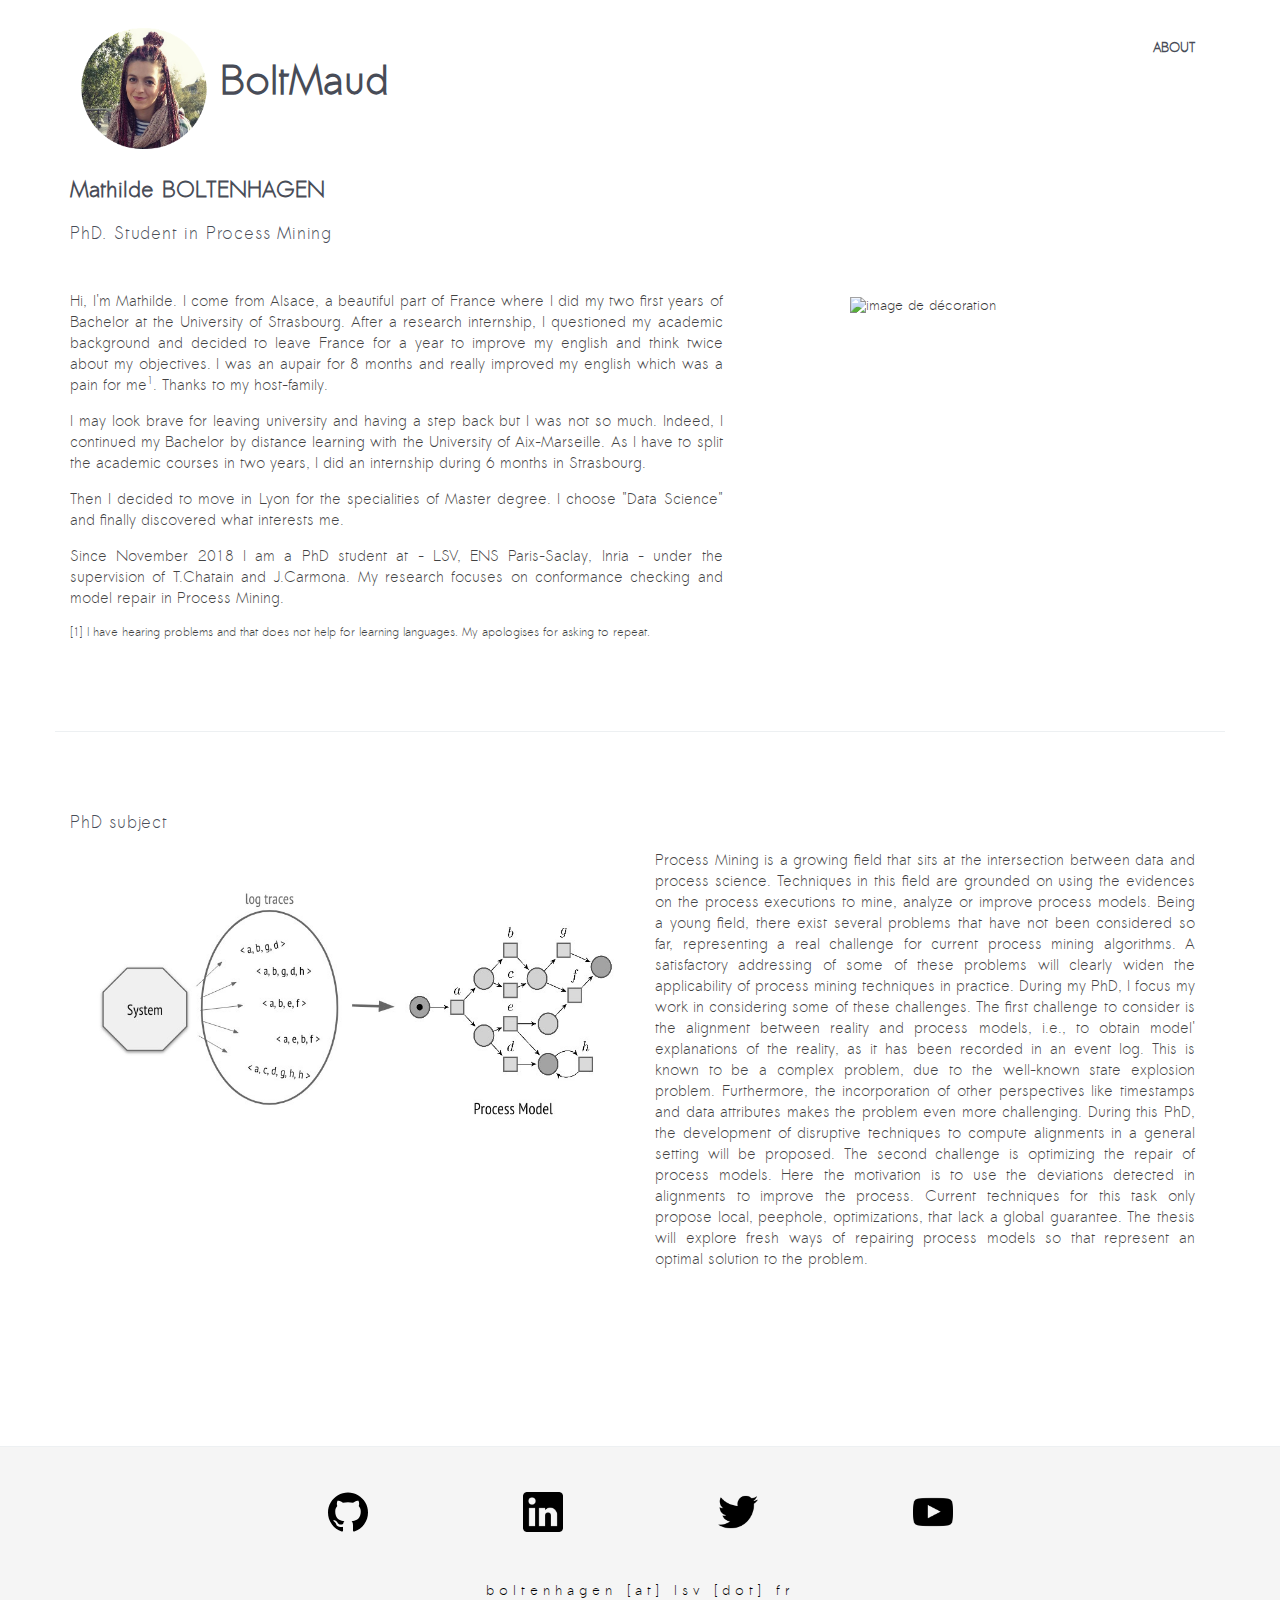
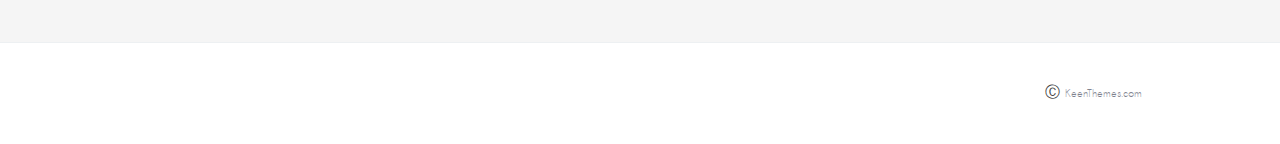
==== index.html @ 59e4531f "projects todo" ====
<!DOCTYPE html>
<!-- ==============================
    Project:        Metronic "Acidus" Frontend Freebie - Responsive HTML Template Based On Twitter Bootstrap 3.3.4
    Version:        1.0
    Author:         KeenThemes
    Primary use:    Corporate, Business Themes.
    Email:          support@keenthemes.com
    Follow:         http://www.twitter.com/keenthemes
    Like:           http://www.facebook.com/keenthemes
    Website:        http://www.keenthemes.com
    Premium:        Premium Metronic Admin Theme: http://themeforest.net/item/metronic-responsive-admin-dashboard-template/4021469?ref=keenthemes
================================== -->
<html lang="en" class="no-js">
    <!-- BEGIN HEAD -->
    <head>
        <meta charset="utf-8"/>
        <title>BoltMaud</title>
        <meta http-equiv="X-UA-Compatible" content="IE=edge">
        <meta content="width=device-width, initial-scale=1" name="viewport"/>
        <meta content="" name="description"/>
        <meta content="" name="author"/>

        <!-- GLOBAL MANDATORY STYLES -->
        <link href="vendor/simple-line-icons/simple-line-icons.min.css" rel="stylesheet" type="text/css"/>
        <link href="vendor/bootstrap/css/bootstrap.min.css" rel="stylesheet" type="text/css"/>

        <!-- PAGE LEVEL PLUGIN STYLES -->
        <link href="css/animate.css" rel="stylesheet">
        <link href="vendor/swiper/css/swiper.min.css" rel="stylesheet" type="text/css"/>

        <!-- THEME STYLES -->
        <link href="css/layout.min.css" rel="stylesheet" type="text/css"/>

        <!-- Favicon -->
    </head>
    <!-- END HEAD -->

    <!-- BODY -->
    <body>

    <!--========== HEADER ==========-->
    <header class="header">
        <!-- Navbar -->
        <nav class="navbar" role="navigation">
            <div class="container">
                <!-- Brand and toggle get grouped for better mobile display -->
                <div class="menu-container">
                    <button type="button" class="navbar-toggle" data-toggle="collapse" data-target=".nav-collapse">
                        <span class="sr-only">Toggle navigation</span>
                        <span class="toggle-icon"></span>
                    </button>

                    <!-- Logo -->
                    <div class="navbar-logo">
                        <a class="navbar-logo-wrap" href="index.html">
                            <img class="navbar-logo-img" src="img/profil.png" alt="BoltMaud Logo">

                        </a>
                    </div>
                    <div class="navbar-logo">
                        <h1 class =" navbar-logo-pseudo">BoltMaud</h1>
                    </div>
                    <!-- End Logo -->
                </div>

                <!-- Collect the nav links, forms, and other content for toggling -->
                <div class="collapse navbar-collapse nav-collapse">
                    <div class="menu-container">
                        <ul class="navbar-nav navbar-nav-right">
                            <!-- Home -->
                            <li class="nav-item">
                                <a class="nav-item-child active" href="index.html">
                                    About
                                </a>
                            </li>
                          <!--  <li class="nav-item">
                                <a class="nav-item-child active" href="projects.html">
                                    Projects
                                </a>
                            </li>
                            <li class="nav-item">
                                <a class="nav-item-child active" href="projects.html">
                                    Teaching
                                </a>
                            </li>-->

                        </ul>
                    </div>
                </div>
                <!-- End Navbar Collapse -->
            </div>
        </nav>
        <!-- Navbar -->
    </header>    <!--========== END HEADER ==========-->

        <!--========== PAGE LAYOUT ==========-->
        <!-- Work -->
         <!-- About -->
        <div class="content-md container">
            <div class="row margin-b-20">
                <div class="col-sm-6">
                    <h4> Mathilde BOLTENHAGEN</h4>
                    <h5>PhD. Student in Process Mining <br></h5>
                </div>
            </div>
            <!--// end row -->

            <div class="row section-seperator  " style="padding-top:10px;padding-bottom:60px;">
                <div class="col-sm-7 sm-margin-b-50">
                    <div class="margin-b-30">
                        <p>Hi, I'm Mathilde. I come from Alsace, a beautiful part of France where I did my two first years of Bachelor at the University of Strasbourg.
                        After a research internship, I questioned my academic background and decided to leave France for a year to improve my english and think twice
                        about my objectives. I was an aupair for 8 months and really improved my english which was a pain for me<sup>1</sup>. Thanks to my host-family. </p>
                        <p>I may look brave for leaving university and having a step back but I was not so much. Indeed, I continued my Bachelor by distance learning with
                        the University of Aix-Marseille. As I have to split the academic courses in two years, I did an internship during 6 months in Strasbourg.</p>
                        <p>Then I decided to move in Lyon for the specialities of Master degree. I choose "Data Science" and finally discovered what interests me. </p>
                        <p>Since November 2018 I am a PhD student at - LSV, ENS Paris-Saclay, Inria - under the supervision of T.Chatain and J.Carmona. My research focuses on conformance checking and model repair in Process Mining. </p>

                        <p style="font-size:12px;">[1] I have hearing problems and that does not help for learning languages. My apologises for asking to repeat. </p>
                    </div>
            </div>
                <div class="col-sm-4 col-sm-offset-1">
                    <img class="img-responsive" src="img/image1.png" alt="image de décoration">
                </div>
            </div>
            <!--// end row -->

            <div class="row content-md container">
                <div class="center" >
                    <h5>PhD subject</h5>
                    <div class="col-sm-6" style="padding-top:35px;padding-bottom:35px;" >
                        <img class="img-responsive center" src="img/process_mining.jpeg" alt="image">
                    </div>
                    <div class="col-sm-6">
                    <p>Process Mining is a growing field that sits at the intersection between
                        data and process science. Techniques in this field are grounded on using the
                        evidences on the process executions to mine, analyze or improve process models.
                        Being a young field, there exist several problems that have not been considered so far,
                        representing a real challenge for current process mining algorithms. A satisfactory addressing of some
                        of these problems will clearly widen the applicability of process mining techniques in practice. During my PhD,
                        I focus my work in considering some of these challenges. The first challenge to consider is the alignment between
                        reality and process models, i.e., to obtain model' explanations of the reality, as it has been recorded in an event log.
                        This is known to be a complex problem, due to the well-known state explosion problem. Furthermore, the incorporation of
                        other perspectives like timestamps and data attributes makes the problem even more challenging. During this PhD, the development
                        of disruptive techniques to compute alignments in a general setting will be proposed. The second challenge is optimizing the repair
                        of process models. Here the motivation is to use the deviations detected in alignments to improve the process. Current techniques
                        for this task only propose local, peephole, optimizations, that lack a global guarantee.
                        The thesis will explore fresh ways of repairing process models so that represent an optimal solution to the problem.</p> </div>
                </div>
            </div>
            </div>

        <!--========== FOOTER ==========-->
        <footer class="footer bg-f5" >
            <!-- Links -->
            <div class="section-seperator">
            </div>
            <!-- End Links -->
            <div class="content container">
                <div class="row">
                    <div class="col-xs-2 text-center">
                    </div>
                     <div class="col-xs-2 text-center">
                         <img class="icone-link" src="img/github.svg">
                    </div>
                     <div class="col-xs-2 text-center">
                         <img class="icone-link" src="img/linkedin.png">
                    </div>
                     <div class="col-xs-2 text-center">
                         <img class="icone-link" src="img/twitter.png">
                    </div>
                     <div class="col-xs-2 text-center">
                        <img class="icone-link" src="img/youtube.png">
                    </div>
                     <div class="col-xs-2 text-center">
                    </div>
                </div>
                <div class="row foot-center">
                    boltenhagen [at] lsv [dot] fr
                </div>

                <!--// end row -->
            </div>
        </footer>
            <footer class="footer">
            <!-- Copyright -->
             <div class="section-seperator">
            </div>
            <div class="content container">
                <div class="row">
                    <div class="col-xs-10 text-right">
                    </div>
                    <div class="col-xs-2 text-right">
                        <p class="margin-b-0" style="font-size:8-10px;" >Ⓒ <a style="font-size:10px;" class="center" href="http://www.keenthemes.com/">KeenThemes.com</a></p>
                    </div>
                </div>
                <!--// end row -->
            </div>
            <!-- End Copyright -->
        </footer>
        <!--========== END FOOTER ==========-->

        <!-- Back To Top -->
        <a href="javascript:void(0);" class="js-back-to-top back-to-top">Top</a>

        <!-- JAVASCRIPTS(Load javascripts at bottom, this will reduce page load time) -->
        <!-- CORE PLUGINS -->
        <script src="vendor/jquery.min.js" type="text/javascript"></script>
        <script src="vendor/jquery-migrate.min.js" type="text/javascript"></script>
        <script src="vendor/bootstrap/js/bootstrap.min.js" type="text/javascript"></script>

        <!-- PAGE LEVEL PLUGINS -->
        <script src="vendor/jquery.easing.js" type="text/javascript"></script>
        <script src="vendor/jquery.back-to-top.js" type="text/javascript"></script>
        <script src="vendor/jquery.smooth-scroll.js" type="text/javascript"></script>
        <script src="vendor/jquery.wow.min.js" type="text/javascript"></script>
        <script src="vendor/swiper/js/swiper.jquery.min.js" type="text/javascript"></script>
        <script src="vendor/masonry/jquery.masonry.pkgd.min.js" type="text/javascript"></script>
        <script src="vendor/masonry/imagesloaded.pkgd.min.js" type="text/javascript"></script>

        <!-- PAGE LEVEL SCRIPTS -->
        <script src="js/layout.min.js" type="text/javascript"></script>
        <script src="js/components/wow.min.js" type="text/javascript"></script>
        <script src="js/components/swiper.min.js" type="text/javascript"></script>
        <script src="js/components/masonry.min.js" type="text/javascript"></script>
    </body>
    <!-- END BODY -->

</html>
---- css/layout.min.css ----
@charset "UTF-8";.blockquote,.btn-theme,p{line-height:1.4;  text-align: justify;}.btn-theme.active.focus,.btn-theme.active:focus,.btn-theme.focus,.btn-theme:active.focus,.btn-theme:active:focus,.btn-theme:focus,:active,:focus,a,a:active,a:focus,a:hover{outline:0}.blockquote,.header .nav-item-child,.link,a,body,em,h1,h2,h3,h4,h5,h6,li,li a,p,span{font-family:sawasdee,sans-serif}.back-to-top,.header .nav-item-child,.link{text-transform:uppercase}
.back-to-top:focus,.back-to-top:hover,.btn-theme.focus,.btn-theme:focus,.btn-theme:hover,.content-wrapper-link,.header .navbar-logo-wrap:focus,.header .navbar-logo-wrap:hover,a:active,a:focus,a:hover,h1>a:focus,h2>a:focus,h3>a:focus,h4>a:focus,h5>a:focus,h6>a:focus{text-decoration:none}html{overflow-x:hidden}body,html,html a{-webkit-font-smoothing:antialiased}p{font-size:15px;font-weight:400;color:#424242;margin-bottom:15px}em,li,li a{font-size:16px;font-weight:500;color:#484c57}a{color:#81848f}a:active,a:focus,a:hover{color:#999caa}.link{position:relative;font-size:13px;font-weight:600}span{font-size:14px;font-weight:400;color:#bfc1c7}h1,h2,h3,h4,h5,h6{font-weight:700;color:#484c57;line-height:1.4;margin:0 0 15px}h1>a,h2>a,h3>a,h4>a,h5>a,h6>a{color:#484c57}h1>a:hover,h2>a:hover,h3>a:hover,h4>a:hover,h5>a:hover,h6>a:hover{color:#999caa;text-decoration:none}h1{font-size:40px}h2{font-size:30px}h3,h4{font-size:22px}::selection{color:#fff;background:#17bed2;text-shadow:none}::-webkit-selection{color:#fff;background:#17bed2;text-shadow:none}::-moz-selection{color:#fff;background:#17bed2;text-shadow:none}.section-seperator{border-bottom:1px solid #edf0f2}.content-wrapper-link{position:absolute;top:0;left:0;right:0;bottom:0;display:block;z-index:3}.blockquote{position:relative;font-size:17px;font-weight:400;color:#424242;border-left:none;margin-left:20px}.blockquote:before{position:absolute;top:0;left:-20px;font-size:60px;display:inline-block;color:#17bed2;content:'“'}.btn-theme,.work,.work .work-overlay{position:relative}.btn-theme{display:inline-block;text-align:center;background-image:none;border-style:solid;white-space:nowrap;vertical-align:middle;-ms-touch-action:manipulation;touch-action:manipulation;cursor:pointer;-webkit-user-select:none;-moz-user-select:none;-ms-user-select:none;user-select:none}.btn-theme:hover{transition-duration:.3s;transition-property:all;transition-timing-function:cubic-bezier(.7,1,.7,1)}.btn-theme.active,.btn-theme:active{background-image:none;outline:0}.btn-theme.disabled,.btn-theme[disabled],fieldset[disabled] .btn-theme{cursor:not-allowed;box-shadow:none;opacity:.65;pointer-events:none}.btn-base-bg.focus,.btn-base-bg:focus,.btn-base-bg:hover{color:#fff;background:#63cbd7;border-color:transparent}.btn-theme-sm{font-size:13px;font-weight:600;padding:15px 40px}.work .work-content,.work .work-overlay:before{position:absolute;transition-duration:.3s;transition-property:all;transition-timing-function:cubic-bezier(.7,1,.7,1);left:0}.work .work-overlay:before{top:0;width:100%;height:100%;background:0 0;content:" "}.work .work-content{bottom:0;opacity:0;padding:25px;-webkit-transform:translate3d(0,20px,0);-moz-transform:translate3d(0,20px,0);transform:translate3d(0,20px,0)}.work:hover .work-overlay:before{background:rgba(0,0,0,.5);transition-duration:.3s;transition-property:all;transition-timing-function:cubic-bezier(.7,1,.7,1)}.work:hover .work-content{opacity:1;-webkit-transform:translate3d(0,0,0);-moz-transform:translate3d(0,0,0);transform:translate3d(0,0,0);transition-duration:.3s;transition-property:all;transition-timing-function:cubic-bezier(.7,1,.7,1)}.footer .footer-logo{width:85px;height:21px}.footer .footer-list{margin-bottom:0}.footer .footer-list-item{color:#777984;margin-bottom:15px}.footer .footer-list-item:last-child,.header .navbar{margin-bottom:0}.header .navbar-toggle{width:25px;height:25px;border:none;padding:0;margin:35px 0}.header .navbar-toggle .toggle-icon{position:relative;width:21px;height:1px;display:inline-block;background:#484c57;transition-duration:.3s;transition-property:all;transition-timing-function:cubic-bezier(.7,1,.7,1)}.header .navbar-toggle .toggle-icon:after,.header .navbar-toggle .toggle-icon:before{position:absolute;left:0;background:#484c57;content:" "}.header .navbar-toggle:hover .toggle-icon,.header .navbar-toggle:hover .toggle-icon:after,.header .navbar-toggle:hover .header .navbar-toggle .toggle-icon:before{width:10px;height:1px;bottom:10px;-webkit-transform:rotate(0);-moz-transform:rotate(0);transform:rotate(0);transition-duration:.3s;transition-property:all;transition-timing-function:cubic-bezier(.7,1,.7,1)}.header .navbar-toggle .toggle-icon:after{width:16px;height:1px;top:-5px;-webkit-transform:rotate(0);-moz-transform:rotate(0);transform:rotate(0);transition-duration:.3s;transition-property:all;transition-timing-function:cubic-bezier(.7,1,.7,1)}.header .navbar-toggle:hover .toggle-icon:after,.header .navbar-toggle:hover .toggle-icon:before{width:21px;height:1px}.header .navbar-toggle:hover .toggle-icon.is-clicked{background:rgba(81,87,105,0)}.header .navbar-logo{height:100px;float:left;max-height:95px;line-height:65px}.header .navbar-logo-wrap{display:inline-block;padding:20px 0}.header .navbar-logo-img{display:inline-block;width:150px;vertical-align:middle}.header .nav-item,.header .nav-item-child{display:block;position:relative}.header .navbar-nav{padding-left:0;margin-bottom:0;list-style:none}.header .nav-item:last-child .nav-item-child{padding-right:0}.header .nav-item-child{font-size:13px;font-weight:600;line-height:55px;padding:20px}.header .nav-item-child.active{position:relative}.header @media (max-width:991px){.header .navbar-toggle{display:block}.header .navbar-collapse.collapse{display:none!important}.header .navbar-collapse.collapse.in{display:block!important;overflow-y:auto!important}.header .nav-collapse{padding-left:0;padding-right:0}.header .navbar-nav{margin:0;float:none}.header .navbar-nav .nav-item{float:none}.header .menu-container:after,.header .menu-container:before{content:" ";display:table}.header .menu-container:after{clear:both}.header .nav-item-child{line-height:1.4;padding:12px 12px 12px 15px}.header .nav-item-child.active:after{position:absolute;top:20px}}@media (max-width:767px){.header .menu-container{padding-left:15px;padding-right:15px;margin-left:0;margin-right:0}.header .navbar>.container,.header .navbar>.container>.nav-collapse{padding-left:0;padding-right:0;margin-left:0;margin-right:0}.header .navbar>.container{width:auto}}@media (min-width:992px){.header .navbar-nav-right{float:right}}.contact-list>li{font-size:13px;color:#81848f;margin-bottom:10px}.back-to-top,.back-to-top:hover{color:#fff;transition-property:all;transition-timing-function:cubic-bezier(.7,1,.7,1);transition-duration:.3s}.back-to-top{position:fixed;right:10px;bottom:10px;display:inline-block;z-index:9;width:40px;height:40px;font-size:11px;font-weight:400;text-align:center;line-height:3;letter-spacing:1px;background:#484c57;border-radius:3px;visibility:hidden;opacity:0;padding:5px;-webkit-transform:translate3d(0,50px,0);-moz-transform:translate3d(0,50px,0);transform:translate3d(0,50px,0)}.back-to-top.back-to-top-is-visible{visibility:visible;opacity:.6;-webkit-transform:translate3d(0,0,0);-moz-transform:translate3d(0,0,0);transform:translate3d(0,0,0);transition-duration:.3s;transition-property:all;transition-timing-function:cubic-bezier(.7,1,.7,1)}.back-to-top.back-to-top-is-visible:hover{opacity:1;transition-duration:.3s;transition-property:all;transition-timing-function:cubic-bezier(.7,1,.7,1)}.back-to-top.back-to-top-fade-out{opacity:.4}.back-to-top.back-to-top-fade-out:hover{opacity:1;transition-duration:.3s;transition-property:all;transition-timing-function:cubic-bezier(.7,1,.7,1)}.swiper-clients-img,.swiper-clients-img:hover{transition-duration:.2s;transition-property:all;transition-timing-function:cubic-bezier(.7,1,.7,1)}.form-control{height:50px;font-size:14px;font-weight:400;color:#424242;background:#fafafa;border:none;box-shadow:none;border-radius:0;padding-left:15px}.form-control::-moz-placeholder{color:#424242}.form-control:-ms-input-placeholder{color:#424242}.form-control::-webkit-input-placeholder{color:#424242}.form-control:focus{color:#484c57;box-shadow:none}.form-control:focus::-moz-placeholder{color:#484c57}.form-control:focus:-ms-input-placeholder{color:#484c57}.form-control:focus::-webkit-input-placeholder{color:#484c57}.masonry-grid{position:relative;margin:0 -2px}.masonry-grid:after,.masonry-grid:before{content:" ";display:table}.masonry-grid:after{clear:both}.masonry-grid .masonry-grid-item{display:block;float:left;vertical-align:top;padding:0 2px;margin-bottom:4px}.masonry-grid .masonry-grid-item.col-12{width:100%}.masonry-grid .masonry-grid-item.col-11{width:91.66666667%}.masonry-grid .masonry-grid-item.col-10{width:83.33333333%}.masonry-grid .masonry-grid-item.col-9{width:75%}.masonry-grid .masonry-grid-item.col-8{width:66.66666667%}.masonry-grid .masonry-grid-item.col-7{width:58.33333333%}.masonry-grid .masonry-grid-item.col-6{width:50%}.masonry-grid .masonry-grid-item.col-5{width:41.66666667%}.masonry-grid .masonry-grid-item.col-4{width:33.33333333%}.masonry-grid .masonry-grid-item.col-3{width:25%}.masonry-grid .masonry-grid-item.col-2{width:16.66666667%}.masonry-grid .masonry-grid-item.col-1{width:8.33333333%}@media (max-width:768px){.masonry-grid .masonry-grid-item,.masonry-grid .masonry-grid-item.col-1,.masonry-grid .masonry-grid-item.col-10,.masonry-grid .masonry-grid-item.col-11,.masonry-grid .masonry-grid-item.col-12,.masonry-grid .masonry-grid-item.col-2,.masonry-grid .masonry-grid-item.col-3,.masonry-grid .masonry-grid-item.col-4,.masonry-grid .masonry-grid-item.col-5,.masonry-grid .masonry-grid-item.col-6,.masonry-grid .masonry-grid-item.col-7,.masonry-grid .masonry-grid-item.col-8,.masonry-grid .masonry-grid-item.col-9{width:50%}}@media (max-width:600px){.masonry-grid .masonry-grid-item,.masonry-grid .masonry-grid-item.col-1,.masonry-grid .masonry-grid-item.col-10,.masonry-grid .masonry-grid-item.col-11,.masonry-grid .masonry-grid-item.col-12,.masonry-grid .masonry-grid-item.col-2,.masonry-grid .masonry-grid-item.col-3,.masonry-grid .masonry-grid-item.col-4,.masonry-grid .masonry-grid-item.col-5,.masonry-grid .masonry-grid-item.col-6,.masonry-grid .masonry-grid-item.col-7,.masonry-grid .masonry-grid-item.col-8,.masonry-grid .masonry-grid-item.col-9{width:100%}}.swiper-slider{position:relative;width:100%;height:100%;overflow:hidden}.swiper-clients-img{display:block;width:190px;height:auto;margin:0 auto;opacity:1;cursor:pointer}.swiper-clients-img:hover{opacity:.8}.color-base{color:#17bed2}.color-white{color:#fff}.color-heading{color:#484c57}.color-subtitle{color:#a6a7aa}.color-link{color:#81848f}.color-link-hover{color:#999caa}.color-sky-light{color:#fafafa}.bg-color-base{background:#17bed2}.bg-color-white{background:#fff}.bg-color-heading{background:#484c57}.bg-color-subtitle{background:#a6a7aa}.bg-color-link{background:#81848f}.bg-color-link-hover{background:#999caa}.bg-color-sky-light{background:white}.content{padding-top:40px;padding-bottom:40px}.content-sm{padding-top:60px;padding-bottom:60px}.content-md{padding-top:80px;padding-bottom:80px}.content-lg{padding-top:100px;padding-bottom:100px}.full-width{width:100%;height:auto}.fweight-300{font-weight:300!important}.fweight-400{font-weight:400!important}.fweight-500{font-weight:500!important}.fweight-600{font-weight:600!important}.fweight-700{font-weight:700!important}.margin-l-0{margin-left:0!important}.margin-l-5{margin-left:5px!important}.margin-l-10{margin-left:10px!important}.margin-l-20{margin-left:20px!important}.margin-r-0{margin-right:0!important}.margin-r-5{margin-right:5px!important}.margin-r-10{margin-right:10px!important}.margin-r-20{margin-right:20px!important}.margin-b-0{margin-bottom:0!important}.margin-b-5{margin-bottom:5px!important}.margin-b-10{margin-bottom:10px!important}.margin-b-20{margin-bottom:20px!important}.margin-b-30{margin-bottom:30px!important}.margin-b-40{margin-bottom:40px!important}.margin-b-50{margin-bottom:50px!important}.margin-b-60{margin-bottom:60px!important}.margin-b-70{margin-bottom:70px!important}.margin-b-80{margin-bottom:80px!important}.margin-b-90{margin-bottom:90px!important}.margin-b-100{margin-bottom:100px!important}@media (max-width:992px){.md-margin-b-0{margin-bottom:0!important}.md-margin-b-5{margin-bottom:5px!important}.md-margin-b-10{margin-bottom:10px!important}.md-margin-b-20{margin-bottom:20px!important}.md-margin-b-30{margin-bottom:30px!important}.md-margin-b-40{margin-bottom:40px!important}.md-margin-b-50{margin-bottom:50px!important}.md-margin-b-60{margin-bottom:60px!important}.md-margin-b-70{margin-bottom:70px!important}.md-margin-b-80{margin-bottom:80px!important}.md-margin-b-90{margin-bottom:90px!important}.md-margin-b-100{margin-bottom:100px!important}}@media (max-width:768px){.sm-margin-b-0{margin-bottom:0!important}.sm-margin-b-5{margin-bottom:5px!important}.sm-margin-b-10{margin-bottom:10px!important}.sm-margin-b-20{margin-bottom:20px!important}.sm-margin-b-30{margin-bottom:30px!important}.sm-margin-b-40{margin-bottom:40px!important}.sm-margin-b-50{margin-bottom:50px!important}.sm-margin-b-60{margin-bottom:60px!important}.sm-margin-b-70{margin-bottom:70px!important}.sm-margin-b-80{margin-bottom:80px!important}.sm-margin-b-90{margin-bottom:90px!important}.sm-margin-b-100{margin-bottom:100px!important}}@media (max-width:480px){.xs-margin-b-0{margin-bottom:0!important}.xs-margin-b-5{margin-bottom:5px!important}.xs-margin-b-10{margin-bottom:10px!important}.xs-margin-b-20{margin-bottom:20px!important}.xs-margin-b-30{margin-bottom:30px!important}.xs-margin-b-40{margin-bottom:40px!important}.xs-margin-b-50{margin-bottom:50px!important}.xs-margin-b-60{margin-bottom:60px!important}.xs-margin-b-70{margin-bottom:70px!important}.xs-margin-b-80{margin-bottom:80px!important}.xs-margin-b-90{margin-bottom:90px!important}.xs-margin-b-100{margin-bottom:100px!important}}.height-100{height:100px!important}.height-200{height:200px!important}.height-300{height:300px!important}
@font-face {
  font-family: sawasdee;
  src: url(Sawasdee.ttf);
}
.navbar-logo-pseudo{
    padding:55px 0px;
}
h5{
    letter-spacing: 0.8px;
    font-weight:500;
    font-size:17px;
}
.bg-f5{
    background-color: #f5f5f5;
}
.icone-link{
    max-width:40px;
}
.foot-center{
   text-align: center;
padding-top: 50px;
color: black;
letter-spacing: 5px;
}
.box-shadow{
border:solid 1px #bfbfbf;border-radius:2px;box-shadow: 5px 5px 0px #d8d8d8;
margin:8px;
height:250px;
}
@media only screen and (max-device-width: 480px){
    .box-shadow{
       font-size :5px;
    }
}
.box-shadow:hover{
    border:solid 0.5px #bfbfbf;;border-radius:2px;box-shadow: 4px 2px 0px #bfbfbf;

}
img{
margin-top: 5px;
}

/*class="wow zoomIn" data-wow-duration=".3" data-wow-delay=".1s"*/
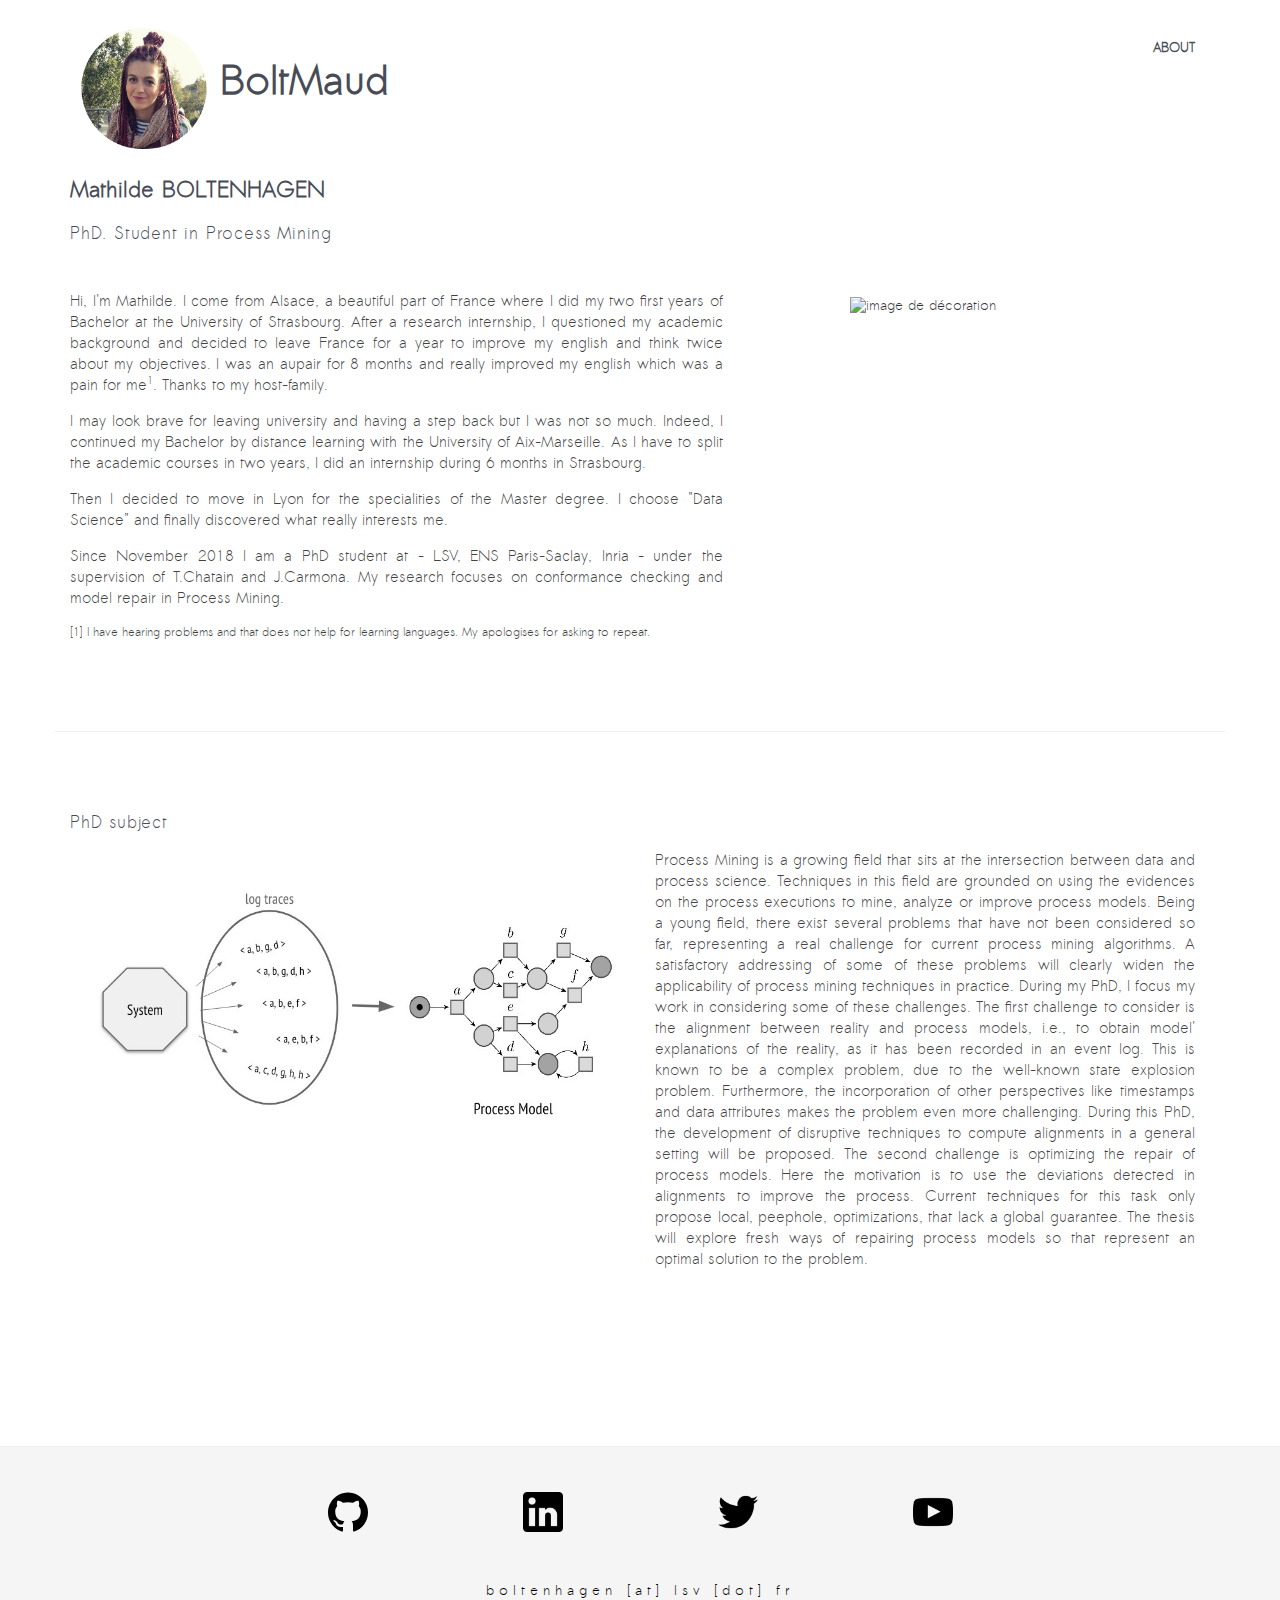
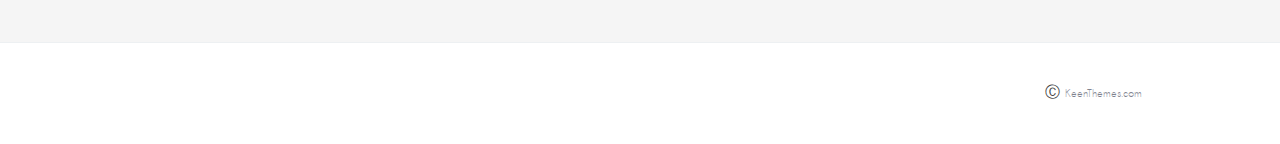
==== commit 9d2c1a9a: "projects todo" ====
--- a/index.html
+++ b/index.html
@@ -113,7 +113,7 @@
                         about my objectives. I was an aupair for 8 months and really improved my english which was a pain for me<sup>1</sup>. Thanks to my host-family. </p>
                         <p>I may look brave for leaving university and having a step back but I was not so much. Indeed, I continued my Bachelor by distance learning with
                         the University of Aix-Marseille. As I have to split the academic courses in two years, I did an internship during 6 months in Strasbourg.</p>
-                        <p>Then I decided to move in Lyon for the specialities of Master degree. I choose "Data Science" and finally discovered what interests me. </p>
+                        <p>Then I decided to move in Lyon for the specialities of the Master degree. I choose "Data Science" and finally discovered what really interests me. </p>
                         <p>Since November 2018 I am a PhD student at - LSV, ENS Paris-Saclay, Inria - under the supervision of T.Chatain and J.Carmona. My research focuses on conformance checking and model repair in Process Mining. </p>
 
                         <p style="font-size:12px;">[1] I have hearing problems and that does not help for learning languages. My apologises for asking to repeat. </p>
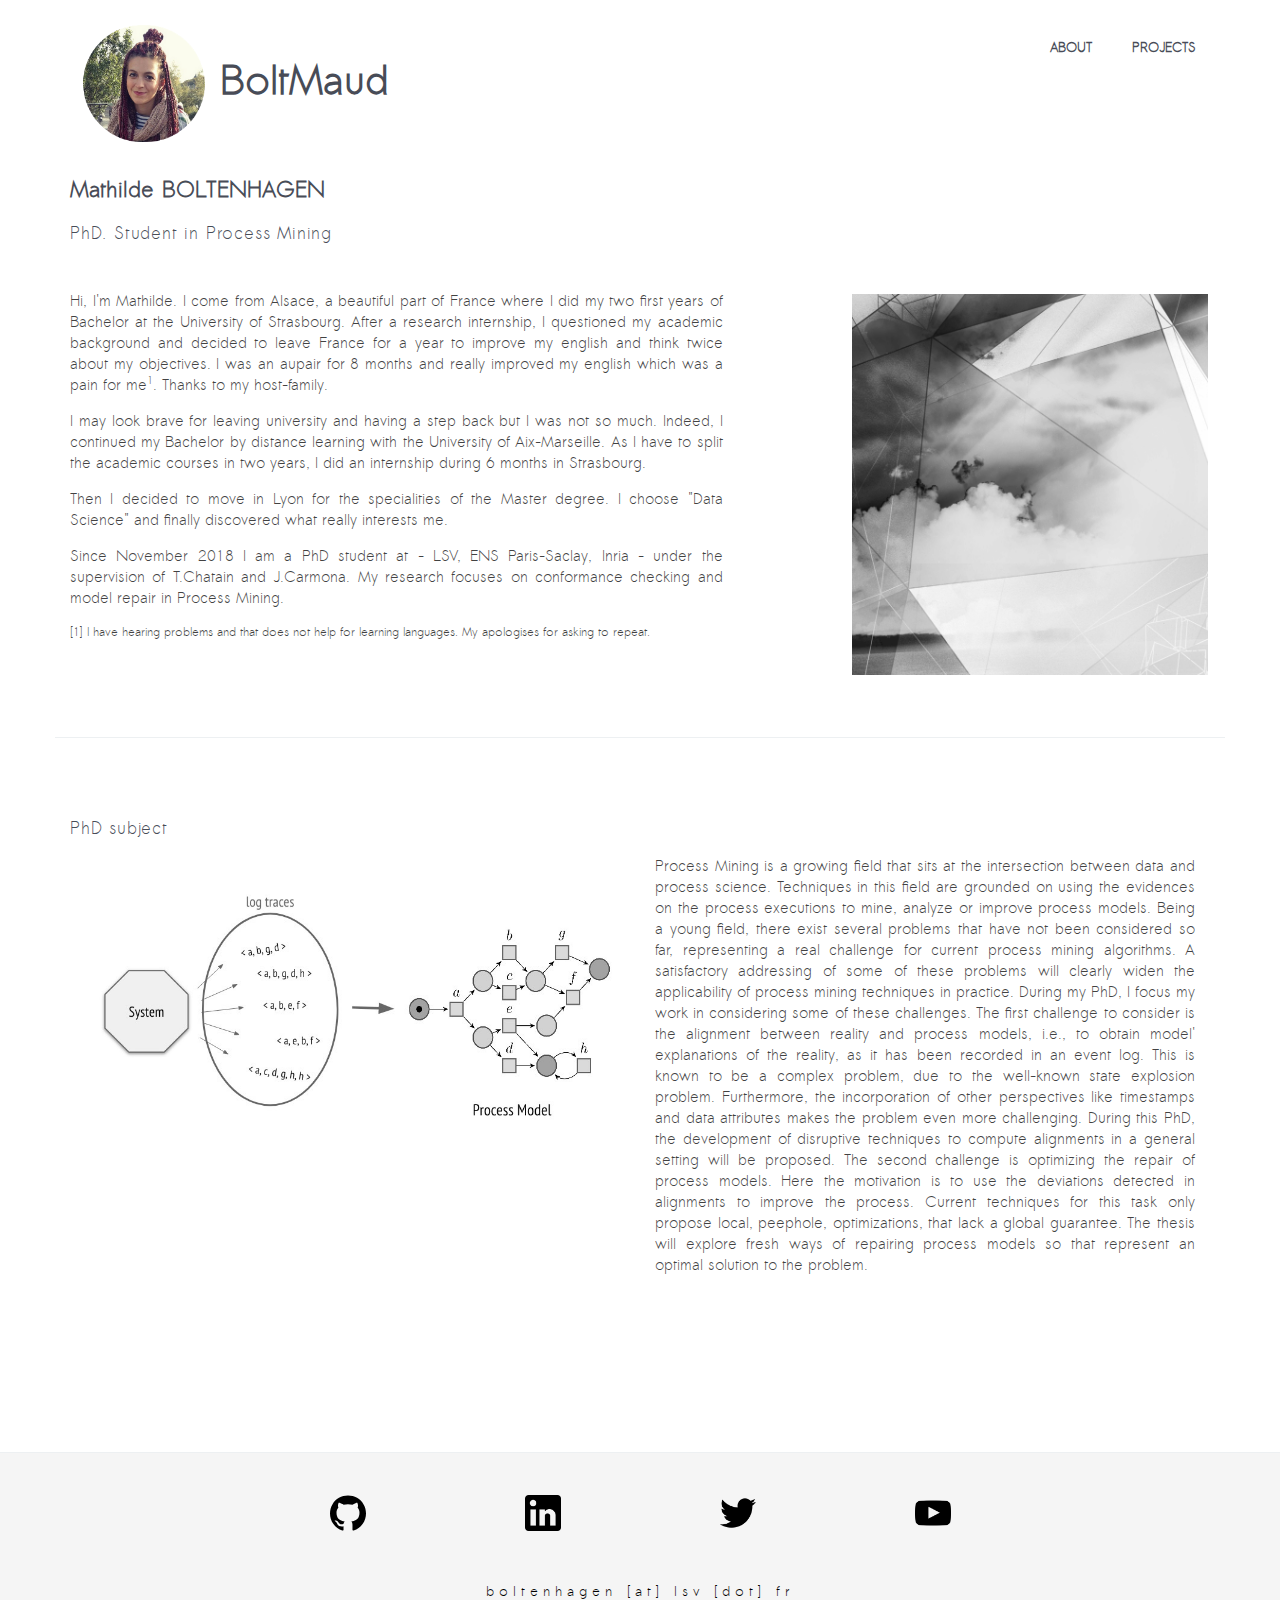
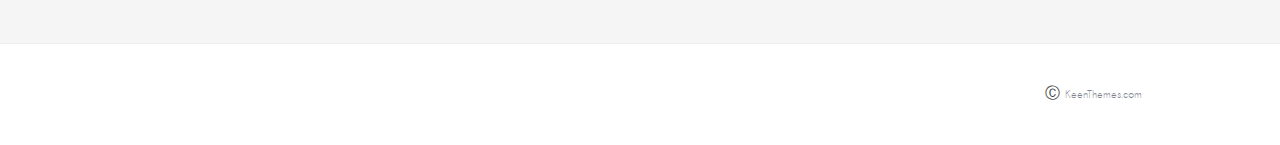
==== commit f673aa9f: "update with projects" ====
--- a/index.html
+++ b/index.html
@@ -73,11 +73,11 @@
                                     About
                                 </a>
                             </li>
-                          <!--  <li class="nav-item">
+                            <li class="nav-item">
                                 <a class="nav-item-child active" href="projects.html">
                                     Projects
                                 </a>
-                            </li>
+                            </li><!--
                             <li class="nav-item">
                                 <a class="nav-item-child active" href="projects.html">
                                     Teaching
@@ -120,7 +120,7 @@
                     </div>
             </div>
                 <div class="col-sm-4 col-sm-offset-1">
-                    <img class="img-responsive" src="img/image1.png" alt="image de décoration">
+                    <img class="img-responsive" src="img/image1.jpeg" alt="image de décoration">
                 </div>
             </div>
             <!--// end row -->
--- a/css/layout.min.css
+++ b/css/layout.min.css
@@ -25,21 +25,17 @@
 letter-spacing: 5px;
 }
 .box-shadow{
-border:solid 1px #bfbfbf;border-radius:2px;box-shadow: 5px 5px 0px #d8d8d8;
-margin:8px;
-height:250px;
+    width: 175px;
+    height: 270px;
+    border:solid 1px #bfbfbf;border-radius:2px;box-shadow: 5px 5px 0px #d8d8d8;
 }
-@media only screen and (max-device-width: 480px){
-    .box-shadow{
-       font-size :5px;
-    }
-}
+
 .box-shadow:hover{
     border:solid 0.5px #bfbfbf;;border-radius:2px;box-shadow: 4px 2px 0px #bfbfbf;
-
 }
 img{
-margin-top: 5px;
+    max-width: 100%;
+    padding: 2px;
 }
 
 /*class="wow zoomIn" data-wow-duration=".3" data-wow-delay=".1s"*/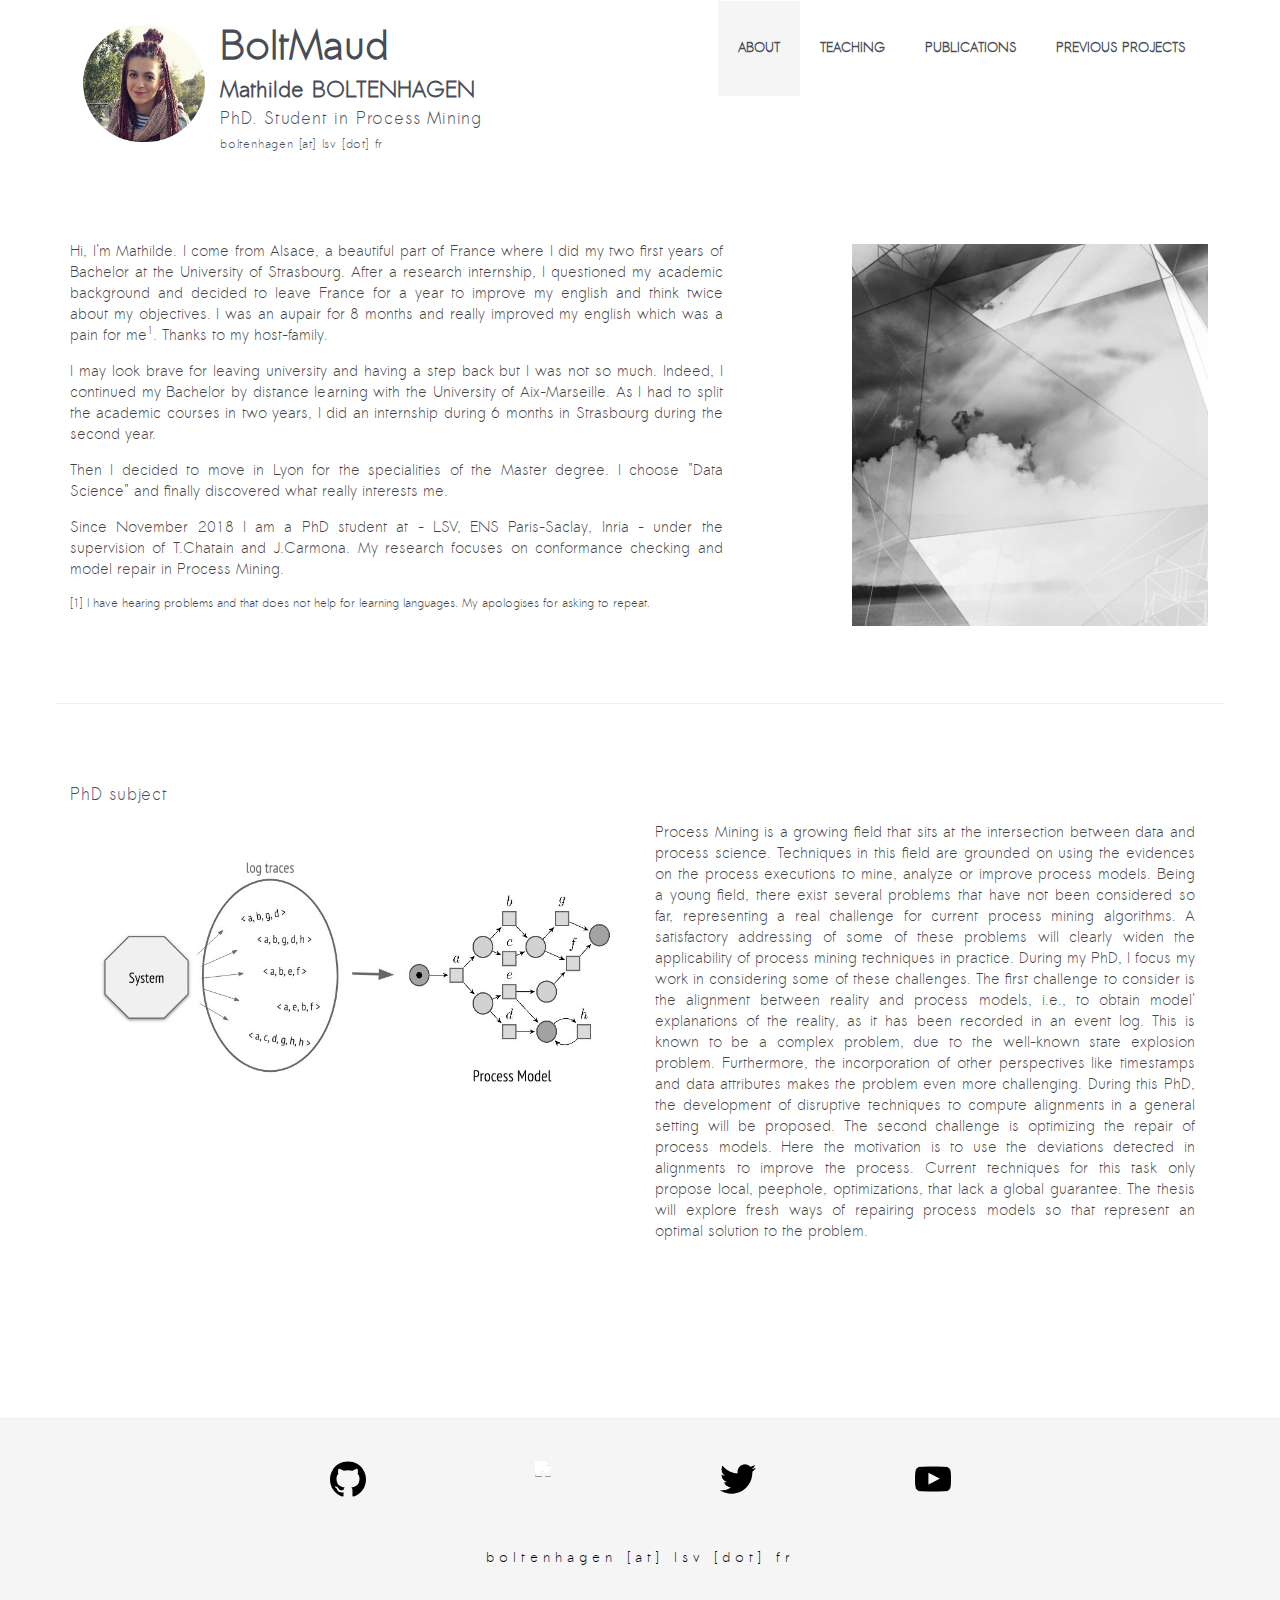
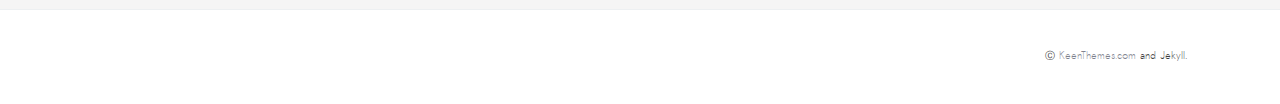
==== commit b38d1cf6: "update courses" ====
--- a/index.html
+++ b/index.html
@@ -58,7 +58,10 @@
                         </a>
                     </div>
                     <div class="navbar-logo">
-                        <h1 class =" navbar-logo-pseudo">BoltMaud</h1>
+                        <h1 style="padding-bottom:0px;margin-top:20px;margin-bottom:0px">BoltMaud</h1>
+                        <h4 style="margin-bottom:0px;margin-top:0px"> Mathilde BOLTENHAGEN</h4>
+                        <h5 style="margin-bottom:0px;margin-top:0px">PhD. Student in Process Mining <br>
+                            <spam style="font-size:12px">boltenhagen [at] lsv [dot] fr</spam></h5>
                     </div>
                     <!-- End Logo -->
                 </div>
@@ -69,15 +72,26 @@
                         <ul class="navbar-nav navbar-nav-right">
                             <!-- Home -->
                             <li class="nav-item">
-                                <a class="nav-item-child active" href="index.html">
+                                <a class="nav-item-child active" style="background: #f5f5f5;" href="index.html">
                                     About
                                 </a>
                             </li>
                             <li class="nav-item">
-                                <a class="nav-item-child active" href="projects.html">
-                                    Projects
-                                </a>
-                            </li><!--
+                                <a class="nav-item-child active" href="teaching.html">
+                                    Teaching
+                                </a>
+                            </li>
+                            <li class="nav-item">
+                                <a class="nav-item-child active" href="publication.html">
+                                    Publications
+                                </a>
+                            </li>
+                            <li class="nav-item">
+                                <a style=" padding-right:10px" class="nav-item-child active" href="projects.html">
+                                    Previous Projects
+                                </a>
+                            </li>
+<!--
                             <li class="nav-item">
                                 <a class="nav-item-child active" href="projects.html">
                                     Teaching
@@ -97,12 +111,7 @@
         <!-- Work -->
          <!-- About -->
         <div class="content-md container">
-            <div class="row margin-b-20">
-                <div class="col-sm-6">
-                    <h4> Mathilde BOLTENHAGEN</h4>
-                    <h5>PhD. Student in Process Mining <br></h5>
-                </div>
-            </div>
+
             <!--// end row -->
 
             <div class="row section-seperator  " style="padding-top:10px;padding-bottom:60px;">
@@ -112,7 +121,7 @@
                         After a research internship, I questioned my academic background and decided to leave France for a year to improve my english and think twice
                         about my objectives. I was an aupair for 8 months and really improved my english which was a pain for me<sup>1</sup>. Thanks to my host-family. </p>
                         <p>I may look brave for leaving university and having a step back but I was not so much. Indeed, I continued my Bachelor by distance learning with
-                        the University of Aix-Marseille. As I have to split the academic courses in two years, I did an internship during 6 months in Strasbourg.</p>
+                        the University of Aix-Marseille. As I had to split the academic courses in two years, I did an internship during 6 months in Strasbourg during the second year.</p>
                         <p>Then I decided to move in Lyon for the specialities of the Master degree. I choose "Data Science" and finally discovered what really interests me. </p>
                         <p>Since November 2018 I am a PhD student at - LSV, ENS Paris-Saclay, Inria - under the supervision of T.Chatain and J.Carmona. My research focuses on conformance checking and model repair in Process Mining. </p>
 
@@ -151,53 +160,55 @@
             </div>
 
         <!--========== FOOTER ==========-->
-        <footer class="footer bg-f5" >
-            <!-- Links -->
-            <div class="section-seperator">
-            </div>
-            <!-- End Links -->
-            <div class="content container">
-                <div class="row">
-                    <div class="col-xs-2 text-center">
-                    </div>
-                     <div class="col-xs-2 text-center">
-                         <img class="icone-link" src="img/github.svg">
-                    </div>
-                     <div class="col-xs-2 text-center">
-                         <img class="icone-link" src="img/linkedin.png">
-                    </div>
-                     <div class="col-xs-2 text-center">
-                         <img class="icone-link" src="img/twitter.png">
-                    </div>
-                     <div class="col-xs-2 text-center">
-                        <img class="icone-link" src="img/youtube.png">
-                    </div>
-                     <div class="col-xs-2 text-center">
-                    </div>
-                </div>
-                <div class="row foot-center">
-                    boltenhagen [at] lsv [dot] fr
-                </div>
-
-                <!--// end row -->
-            </div>
-        </footer>
-            <footer class="footer">
-            <!-- Copyright -->
-             <div class="section-seperator">
-            </div>
-            <div class="content container">
-                <div class="row">
-                    <div class="col-xs-10 text-right">
-                    </div>
-                    <div class="col-xs-2 text-right">
-                        <p class="margin-b-0" style="font-size:8-10px;" >Ⓒ <a style="font-size:10px;" class="center" href="http://www.keenthemes.com/">KeenThemes.com</a></p>
-                    </div>
-                </div>
-                <!--// end row -->
-            </div>
-            <!-- End Copyright -->
-        </footer>
+    <footer class="footer bg-f5" >
+        <!-- Links -->
+        <div class="section-seperator">
+        </div>
+        <!-- End Links -->
+        <div class="content container">
+            <div class="row">
+                <div class="col-xs-2 text-center">
+                </div>
+                <div class="col-xs-2 text-center">
+                    <a href="https://github.com/BoltMaud"><img class="icone-link" src="img/github.svg"></a>
+                </div>
+                <div class="col-xs-2 text-center">
+                    <a href="https://scholar.google.com/citations?user=I-j9G9oAAAAJ&hl=fr"> <img style=" filter: grayscale(1000%) saturate(300%) contrast(600%);" class="icone-link" src="img/scholar.png">
+                    </a>
+                </div>
+                <div class="col-xs-2 text-center">
+                    <a href="https://twitter.com/BoltMaud"> <img class="icone-link" src="img/twitter.png"></a>
+                </div>
+                <div class="col-xs-2 text-center">
+                    <a href="https://www.youtube.com/channel/UCSX8BCqkzCrB_Xfg4WTlRFA?view_as=subscriber"> <img class="icone-link" src="img/youtube.png">
+                    </a>
+                </div>
+                <div class="col-xs-2 text-center">
+                </div>
+            </div>
+            <div class="row foot-center">
+                boltenhagen [at] lsv [dot] fr
+            </div>
+
+            <!--// end row -->
+        </div>
+    </footer>
+    <footer class="footer">
+        <!-- Copyright -->
+        <div class="section-seperator">
+        </div>
+        <div class="content container">
+            <div class="row">
+                <div class="col-xs-10 text-right">
+                </div>
+                <div class="col-xs-2 text-right" >
+                    <p class="margin-b-0" style="font-size:10px;" >Ⓒ <a style="font-size:10px;" class="center" href="http://www.keenthemes.com/">KeenThemes.com  </a>and Jekyll.</p>
+                </div>
+            </div>
+            <!--// end row -->
+        </div>
+        <!-- End Copyright -->
+    </footer>
         <!--========== END FOOTER ==========-->
 
         <!-- Back To Top -->
--- a/css/layout.min.css
+++ b/css/layout.min.css
@@ -1,5 +1,5 @@
 @charset "UTF-8";.blockquote,.btn-theme,p{line-height:1.4;  text-align: justify;}.btn-theme.active.focus,.btn-theme.active:focus,.btn-theme.focus,.btn-theme:active.focus,.btn-theme:active:focus,.btn-theme:focus,:active,:focus,a,a:active,a:focus,a:hover{outline:0}.blockquote,.header .nav-item-child,.link,a,body,em,h1,h2,h3,h4,h5,h6,li,li a,p,span{font-family:sawasdee,sans-serif}.back-to-top,.header .nav-item-child,.link{text-transform:uppercase}
-.back-to-top:focus,.back-to-top:hover,.btn-theme.focus,.btn-theme:focus,.btn-theme:hover,.content-wrapper-link,.header .navbar-logo-wrap:focus,.header .navbar-logo-wrap:hover,a:active,a:focus,a:hover,h1>a:focus,h2>a:focus,h3>a:focus,h4>a:focus,h5>a:focus,h6>a:focus{text-decoration:none}html{overflow-x:hidden}body,html,html a{-webkit-font-smoothing:antialiased}p{font-size:15px;font-weight:400;color:#424242;margin-bottom:15px}em,li,li a{font-size:16px;font-weight:500;color:#484c57}a{color:#81848f}a:active,a:focus,a:hover{color:#999caa}.link{position:relative;font-size:13px;font-weight:600}span{font-size:14px;font-weight:400;color:#bfc1c7}h1,h2,h3,h4,h5,h6{font-weight:700;color:#484c57;line-height:1.4;margin:0 0 15px}h1>a,h2>a,h3>a,h4>a,h5>a,h6>a{color:#484c57}h1>a:hover,h2>a:hover,h3>a:hover,h4>a:hover,h5>a:hover,h6>a:hover{color:#999caa;text-decoration:none}h1{font-size:40px}h2{font-size:30px}h3,h4{font-size:22px}::selection{color:#fff;background:#17bed2;text-shadow:none}::-webkit-selection{color:#fff;background:#17bed2;text-shadow:none}::-moz-selection{color:#fff;background:#17bed2;text-shadow:none}.section-seperator{border-bottom:1px solid #edf0f2}.content-wrapper-link{position:absolute;top:0;left:0;right:0;bottom:0;display:block;z-index:3}.blockquote{position:relative;font-size:17px;font-weight:400;color:#424242;border-left:none;margin-left:20px}.blockquote:before{position:absolute;top:0;left:-20px;font-size:60px;display:inline-block;color:#17bed2;content:'“'}.btn-theme,.work,.work .work-overlay{position:relative}.btn-theme{display:inline-block;text-align:center;background-image:none;border-style:solid;white-space:nowrap;vertical-align:middle;-ms-touch-action:manipulation;touch-action:manipulation;cursor:pointer;-webkit-user-select:none;-moz-user-select:none;-ms-user-select:none;user-select:none}.btn-theme:hover{transition-duration:.3s;transition-property:all;transition-timing-function:cubic-bezier(.7,1,.7,1)}.btn-theme.active,.btn-theme:active{background-image:none;outline:0}.btn-theme.disabled,.btn-theme[disabled],fieldset[disabled] .btn-theme{cursor:not-allowed;box-shadow:none;opacity:.65;pointer-events:none}.btn-base-bg.focus,.btn-base-bg:focus,.btn-base-bg:hover{color:#fff;background:#63cbd7;border-color:transparent}.btn-theme-sm{font-size:13px;font-weight:600;padding:15px 40px}.work .work-content,.work .work-overlay:before{position:absolute;transition-duration:.3s;transition-property:all;transition-timing-function:cubic-bezier(.7,1,.7,1);left:0}.work .work-overlay:before{top:0;width:100%;height:100%;background:0 0;content:" "}.work .work-content{bottom:0;opacity:0;padding:25px;-webkit-transform:translate3d(0,20px,0);-moz-transform:translate3d(0,20px,0);transform:translate3d(0,20px,0)}.work:hover .work-overlay:before{background:rgba(0,0,0,.5);transition-duration:.3s;transition-property:all;transition-timing-function:cubic-bezier(.7,1,.7,1)}.work:hover .work-content{opacity:1;-webkit-transform:translate3d(0,0,0);-moz-transform:translate3d(0,0,0);transform:translate3d(0,0,0);transition-duration:.3s;transition-property:all;transition-timing-function:cubic-bezier(.7,1,.7,1)}.footer .footer-logo{width:85px;height:21px}.footer .footer-list{margin-bottom:0}.footer .footer-list-item{color:#777984;margin-bottom:15px}.footer .footer-list-item:last-child,.header .navbar{margin-bottom:0}.header .navbar-toggle{width:25px;height:25px;border:none;padding:0;margin:35px 0}.header .navbar-toggle .toggle-icon{position:relative;width:21px;height:1px;display:inline-block;background:#484c57;transition-duration:.3s;transition-property:all;transition-timing-function:cubic-bezier(.7,1,.7,1)}.header .navbar-toggle .toggle-icon:after,.header .navbar-toggle .toggle-icon:before{position:absolute;left:0;background:#484c57;content:" "}.header .navbar-toggle:hover .toggle-icon,.header .navbar-toggle:hover .toggle-icon:after,.header .navbar-toggle:hover .header .navbar-toggle .toggle-icon:before{width:10px;height:1px;bottom:10px;-webkit-transform:rotate(0);-moz-transform:rotate(0);transform:rotate(0);transition-duration:.3s;transition-property:all;transition-timing-function:cubic-bezier(.7,1,.7,1)}.header .navbar-toggle .toggle-icon:after{width:16px;height:1px;top:-5px;-webkit-transform:rotate(0);-moz-transform:rotate(0);transform:rotate(0);transition-duration:.3s;transition-property:all;transition-timing-function:cubic-bezier(.7,1,.7,1)}.header .navbar-toggle:hover .toggle-icon:after,.header .navbar-toggle:hover .toggle-icon:before{width:21px;height:1px}.header .navbar-toggle:hover .toggle-icon.is-clicked{background:rgba(81,87,105,0)}.header .navbar-logo{height:100px;float:left;max-height:95px;line-height:65px}.header .navbar-logo-wrap{display:inline-block;padding:20px 0}.header .navbar-logo-img{display:inline-block;width:150px;vertical-align:middle}.header .nav-item,.header .nav-item-child{display:block;position:relative}.header .navbar-nav{padding-left:0;margin-bottom:0;list-style:none}.header .nav-item:last-child .nav-item-child{padding-right:0}.header .nav-item-child{font-size:13px;font-weight:600;line-height:55px;padding:20px}.header .nav-item-child.active{position:relative}.header @media (max-width:991px){.header .navbar-toggle{display:block}.header .navbar-collapse.collapse{display:none!important}.header .navbar-collapse.collapse.in{display:block!important;overflow-y:auto!important}.header .nav-collapse{padding-left:0;padding-right:0}.header .navbar-nav{margin:0;float:none}.header .navbar-nav .nav-item{float:none}.header .menu-container:after,.header .menu-container:before{content:" ";display:table}.header .menu-container:after{clear:both}.header .nav-item-child{line-height:1.4;padding:12px 12px 12px 15px}.header .nav-item-child.active:after{position:absolute;top:20px}}@media (max-width:767px){.header .menu-container{padding-left:15px;padding-right:15px;margin-left:0;margin-right:0}.header .navbar>.container,.header .navbar>.container>.nav-collapse{padding-left:0;padding-right:0;margin-left:0;margin-right:0}.header .navbar>.container{width:auto}}@media (min-width:992px){.header .navbar-nav-right{float:right}}.contact-list>li{font-size:13px;color:#81848f;margin-bottom:10px}.back-to-top,.back-to-top:hover{color:#fff;transition-property:all;transition-timing-function:cubic-bezier(.7,1,.7,1);transition-duration:.3s}.back-to-top{position:fixed;right:10px;bottom:10px;display:inline-block;z-index:9;width:40px;height:40px;font-size:11px;font-weight:400;text-align:center;line-height:3;letter-spacing:1px;background:#484c57;border-radius:3px;visibility:hidden;opacity:0;padding:5px;-webkit-transform:translate3d(0,50px,0);-moz-transform:translate3d(0,50px,0);transform:translate3d(0,50px,0)}.back-to-top.back-to-top-is-visible{visibility:visible;opacity:.6;-webkit-transform:translate3d(0,0,0);-moz-transform:translate3d(0,0,0);transform:translate3d(0,0,0);transition-duration:.3s;transition-property:all;transition-timing-function:cubic-bezier(.7,1,.7,1)}.back-to-top.back-to-top-is-visible:hover{opacity:1;transition-duration:.3s;transition-property:all;transition-timing-function:cubic-bezier(.7,1,.7,1)}.back-to-top.back-to-top-fade-out{opacity:.4}.back-to-top.back-to-top-fade-out:hover{opacity:1;transition-duration:.3s;transition-property:all;transition-timing-function:cubic-bezier(.7,1,.7,1)}.swiper-clients-img,.swiper-clients-img:hover{transition-duration:.2s;transition-property:all;transition-timing-function:cubic-bezier(.7,1,.7,1)}.form-control{height:50px;font-size:14px;font-weight:400;color:#424242;background:#fafafa;border:none;box-shadow:none;border-radius:0;padding-left:15px}.form-control::-moz-placeholder{color:#424242}.form-control:-ms-input-placeholder{color:#424242}.form-control::-webkit-input-placeholder{color:#424242}.form-control:focus{color:#484c57;box-shadow:none}.form-control:focus::-moz-placeholder{color:#484c57}.form-control:focus:-ms-input-placeholder{color:#484c57}.form-control:focus::-webkit-input-placeholder{color:#484c57}.masonry-grid{position:relative;margin:0 -2px}.masonry-grid:after,.masonry-grid:before{content:" ";display:table}.masonry-grid:after{clear:both}.masonry-grid .masonry-grid-item{display:block;float:left;vertical-align:top;padding:0 2px;margin-bottom:4px}.masonry-grid .masonry-grid-item.col-12{width:100%}.masonry-grid .masonry-grid-item.col-11{width:91.66666667%}.masonry-grid .masonry-grid-item.col-10{width:83.33333333%}.masonry-grid .masonry-grid-item.col-9{width:75%}.masonry-grid .masonry-grid-item.col-8{width:66.66666667%}.masonry-grid .masonry-grid-item.col-7{width:58.33333333%}.masonry-grid .masonry-grid-item.col-6{width:50%}.masonry-grid .masonry-grid-item.col-5{width:41.66666667%}.masonry-grid .masonry-grid-item.col-4{width:33.33333333%}.masonry-grid .masonry-grid-item.col-3{width:25%}.masonry-grid .masonry-grid-item.col-2{width:16.66666667%}.masonry-grid .masonry-grid-item.col-1{width:8.33333333%}@media (max-width:768px){.masonry-grid .masonry-grid-item,.masonry-grid .masonry-grid-item.col-1,.masonry-grid .masonry-grid-item.col-10,.masonry-grid .masonry-grid-item.col-11,.masonry-grid .masonry-grid-item.col-12,.masonry-grid .masonry-grid-item.col-2,.masonry-grid .masonry-grid-item.col-3,.masonry-grid .masonry-grid-item.col-4,.masonry-grid .masonry-grid-item.col-5,.masonry-grid .masonry-grid-item.col-6,.masonry-grid .masonry-grid-item.col-7,.masonry-grid .masonry-grid-item.col-8,.masonry-grid .masonry-grid-item.col-9{width:50%}}@media (max-width:600px){.masonry-grid .masonry-grid-item,.masonry-grid .masonry-grid-item.col-1,.masonry-grid .masonry-grid-item.col-10,.masonry-grid .masonry-grid-item.col-11,.masonry-grid .masonry-grid-item.col-12,.masonry-grid .masonry-grid-item.col-2,.masonry-grid .masonry-grid-item.col-3,.masonry-grid .masonry-grid-item.col-4,.masonry-grid .masonry-grid-item.col-5,.masonry-grid .masonry-grid-item.col-6,.masonry-grid .masonry-grid-item.col-7,.masonry-grid .masonry-grid-item.col-8,.masonry-grid .masonry-grid-item.col-9{width:100%}}.swiper-slider{position:relative;width:100%;height:100%;overflow:hidden}.swiper-clients-img{display:block;width:190px;height:auto;margin:0 auto;opacity:1;cursor:pointer}.swiper-clients-img:hover{opacity:.8}.color-base{color:#17bed2}.color-white{color:#fff}.color-heading{color:#484c57}.color-subtitle{color:#a6a7aa}.color-link{color:#81848f}.color-link-hover{color:#999caa}.color-sky-light{color:#fafafa}.bg-color-base{background:#17bed2}.bg-color-white{background:#fff}.bg-color-heading{background:#484c57}.bg-color-subtitle{background:#a6a7aa}.bg-color-link{background:#81848f}.bg-color-link-hover{background:#999caa}.bg-color-sky-light{background:white}.content{padding-top:40px;padding-bottom:40px}.content-sm{padding-top:60px;padding-bottom:60px}.content-md{padding-top:80px;padding-bottom:80px}.content-lg{padding-top:100px;padding-bottom:100px}.full-width{width:100%;height:auto}.fweight-300{font-weight:300!important}.fweight-400{font-weight:400!important}.fweight-500{font-weight:500!important}.fweight-600{font-weight:600!important}.fweight-700{font-weight:700!important}.margin-l-0{margin-left:0!important}.margin-l-5{margin-left:5px!important}.margin-l-10{margin-left:10px!important}.margin-l-20{margin-left:20px!important}.margin-r-0{margin-right:0!important}.margin-r-5{margin-right:5px!important}.margin-r-10{margin-right:10px!important}.margin-r-20{margin-right:20px!important}.margin-b-0{margin-bottom:0!important}.margin-b-5{margin-bottom:5px!important}.margin-b-10{margin-bottom:10px!important}.margin-b-20{margin-bottom:20px!important}.margin-b-30{margin-bottom:30px!important}.margin-b-40{margin-bottom:40px!important}.margin-b-50{margin-bottom:50px!important}.margin-b-60{margin-bottom:60px!important}.margin-b-70{margin-bottom:70px!important}.margin-b-80{margin-bottom:80px!important}.margin-b-90{margin-bottom:90px!important}.margin-b-100{margin-bottom:100px!important}@media (max-width:992px){.md-margin-b-0{margin-bottom:0!important}.md-margin-b-5{margin-bottom:5px!important}.md-margin-b-10{margin-bottom:10px!important}.md-margin-b-20{margin-bottom:20px!important}.md-margin-b-30{margin-bottom:30px!important}.md-margin-b-40{margin-bottom:40px!important}.md-margin-b-50{margin-bottom:50px!important}.md-margin-b-60{margin-bottom:60px!important}.md-margin-b-70{margin-bottom:70px!important}.md-margin-b-80{margin-bottom:80px!important}.md-margin-b-90{margin-bottom:90px!important}.md-margin-b-100{margin-bottom:100px!important}}@media (max-width:768px){.sm-margin-b-0{margin-bottom:0!important}.sm-margin-b-5{margin-bottom:5px!important}.sm-margin-b-10{margin-bottom:10px!important}.sm-margin-b-20{margin-bottom:20px!important}.sm-margin-b-30{margin-bottom:30px!important}.sm-margin-b-40{margin-bottom:40px!important}.sm-margin-b-50{margin-bottom:50px!important}.sm-margin-b-60{margin-bottom:60px!important}.sm-margin-b-70{margin-bottom:70px!important}.sm-margin-b-80{margin-bottom:80px!important}.sm-margin-b-90{margin-bottom:90px!important}.sm-margin-b-100{margin-bottom:100px!important}}@media (max-width:480px){.xs-margin-b-0{margin-bottom:0!important}.xs-margin-b-5{margin-bottom:5px!important}.xs-margin-b-10{margin-bottom:10px!important}.xs-margin-b-20{margin-bottom:20px!important}.xs-margin-b-30{margin-bottom:30px!important}.xs-margin-b-40{margin-bottom:40px!important}.xs-margin-b-50{margin-bottom:50px!important}.xs-margin-b-60{margin-bottom:60px!important}.xs-margin-b-70{margin-bottom:70px!important}.xs-margin-b-80{margin-bottom:80px!important}.xs-margin-b-90{margin-bottom:90px!important}.xs-margin-b-100{margin-bottom:100px!important}}.height-100{height:100px!important}.height-200{height:200px!important}.height-300{height:300px!important}
+.back-to-top:focus,.back-to-top:hover,.btn-theme.focus,.btn-theme:focus,.btn-theme:hover,.content-wrapper-link,.header .navbar-logo-wrap:focus,.header .navbar-logo-wrap:hover,a:active,a:focus,a:hover,h1>a:focus,h2>a:focus,h3>a:focus,h4>a:focus,h5>a:focus,h6>a:focus{text-decoration:none}html{overflow-x:hidden}body,html,html a{-webkit-font-smoothing:antialiased}p{font-size:15px;font-weight:400;color:#424242;margin-bottom:15px}em,li,li a{font-size:16px;font-weight:500;color:#484c57}a{color:#81848f}a:active,a:focus,a:hover{color:#999caa}.link{position:relative;font-size:13px;font-weight:600}span{font-size:14px;font-weight:400;color:#bfc1c7}h1,h2,h3,h4,h5,h6{font-weight:700;color:#484c57;line-height:1.4;margin:0 0 15px}h1>a,h2>a,h3>a,h4>a,h5>a,h6>a{color:#484c57}h1>a:hover,h2>a:hover,h3>a:hover,h4>a:hover,h5>a:hover,h6>a:hover{color:#999caa;text-decoration:none}h1{font-size:40px}h2{font-size:30px}h3,h4{font-size:22px}::selection{color:#fff;background:#17bed2;text-shadow:none}::-webkit-selection{color:#fff;background:#17bed2;text-shadow:none}::-moz-selection{color:#fff;background:#17bed2;text-shadow:none}.section-seperator{border-bottom:1px solid #edf0f2}.content-wrapper-link{position:absolute;top:0;left:0;right:0;bottom:0;display:block;z-index:3}.blockquote{position:relative;font-size:17px;font-weight:400;color:#424242;border-left:none;margin-left:20px}.blockquote:before{position:absolute;top:0;left:-20px;font-size:60px;display:inline-block;color:#17bed2;content:'“'}.btn-theme,.work,.work .work-overlay{position:relative}.btn-theme{display:inline-block;text-align:center;background-image:none;border-style:solid;white-space:nowrap;vertical-align:middle;-ms-touch-action:manipulation;touch-action:manipulation;cursor:pointer;-webkit-user-select:none;-moz-user-select:none;-ms-user-select:none;user-select:none}.btn-theme:hover{transition-duration:.3s;transition-property:all;transition-timing-function:cubic-bezier(.7,1,.7,1)}.btn-theme.active,.btn-theme:active{background-image:none;outline:0}.btn-theme.disabled,.btn-theme[disabled],fieldset[disabled] .btn-theme{cursor:not-allowed;box-shadow:none;opacity:.65;pointer-events:none}.btn-base-bg.focus,.btn-base-bg:focus,.btn-base-bg:hover{color:#fff;background:#63cbd7;border-color:transparent}.btn-theme-sm{font-size:13px;font-weight:600;padding:15px 40px}.work .work-content,.work .work-overlay:before{position:absolute;transition-duration:.3s;transition-property:all;transition-timing-function:cubic-bezier(.7,1,.7,1);left:0}.work .work-overlay:before{top:0;width:100%;height:100%;background:0 0;content:" "}.work .work-content{bottom:0;opacity:0;padding:25px;-webkit-transform:translate3d(0,20px,0);-moz-transform:translate3d(0,20px,0);transform:translate3d(0,20px,0)}.work:hover .work-overlay:before{background:rgba(0,0,0,.5);transition-duration:.3s;transition-property:all;transition-timing-function:cubic-bezier(.7,1,.7,1)}.work:hover .work-content{opacity:1;-webkit-transform:translate3d(0,0,0);-moz-transform:translate3d(0,0,0);transform:translate3d(0,0,0);transition-duration:.3s;transition-property:all;transition-timing-function:cubic-bezier(.7,1,.7,1)}.footer .footer-logo{width:85px;height:21px}.footer .footer-list{margin-bottom:0}.footer .footer-list-item{color:#777984;margin-bottom:15px}.footer .footer-list-item:last-child,.header .navbar{margin-bottom:0}.header .navbar-toggle{width:25px;height:25px;border:none;padding:0;margin:35px 0}.header .navbar-toggle .toggle-icon{position:relative;width:21px;height:1px;display:inline-block;background:#484c57;transition-duration:.3s;transition-property:all;transition-timing-function:cubic-bezier(.7,1,.7,1)}.header .navbar-toggle .toggle-icon:after,.header .navbar-toggle .toggle-icon:before{position:absolute;left:0;background:#484c57;content:" "}.header .navbar-toggle:hover .toggle-icon,.header .navbar-toggle:hover .toggle-icon:after,.header .navbar-toggle:hover .header .navbar-toggle .toggle-icon:before{width:10px;height:1px;bottom:10px;-webkit-transform:rotate(0);-moz-transform:rotate(0);transform:rotate(0);transition-duration:.3s;transition-property:all;transition-timing-function:cubic-bezier(.7,1,.7,1)}.header .navbar-toggle .toggle-icon:after{width:16px;height:1px;top:-5px;-webkit-transform:rotate(0);-moz-transform:rotate(0);transform:rotate(0);transition-duration:.3s;transition-property:all;transition-timing-function:cubic-bezier(.7,1,.7,1)}.header .navbar-toggle:hover .toggle-icon:after,.header .navbar-toggle:hover .toggle-icon:before{width:21px;height:1px}.header .navbar-toggle:hover .toggle-icon.is-clicked{background:rgba(81,87,105,0)}.header .navbar-logo{height:150px;float:left;max-height:150px;line-height:65px}.header .navbar-logo-wrap{display:inline-block;padding:20px 0}.header .navbar-logo-img{display:inline-block;width:150px;vertical-align:middle}.header .nav-item,.header .nav-item-child{display:block;position:relative}.header .navbar-nav{padding-left:0;margin-bottom:0;list-style:none}.header .nav-item:last-child .nav-item-child{padding-right:0}.header .nav-item-child{font-size:13px;font-weight:600;line-height:55px;padding:20px}.header .nav-item-child.active{position:relative}.header @media (max-width:991px){.header .navbar-toggle{display:block}.header .navbar-collapse.collapse{display:none!important}.header .navbar-collapse.collapse.in{display:block!important;overflow-y:auto!important}.header .nav-collapse{padding-left:0;padding-right:0}.header .navbar-nav{margin:0;float:none}.header .navbar-nav .nav-item{float:none}.header .menu-container:after,.header .menu-container:before{content:" ";display:table}.header .menu-container:after{clear:both}.header .nav-item-child{line-height:1.4;padding:12px 12px 12px 15px}.header .nav-item-child.active:after{position:absolute;top:20px}}@media (max-width:767px){.header .menu-container{padding-left:15px;padding-right:15px;margin-left:0;margin-right:0}.header .navbar>.container,.header .navbar>.container>.nav-collapse{padding-left:0;padding-right:0;margin-left:0;margin-right:0}.header .navbar>.container{width:auto}}@media (min-width:992px){.header .navbar-nav-right{float:right}}.contact-list>li{font-size:13px;color:#81848f;margin-bottom:10px}.back-to-top,.back-to-top:hover{color:#fff;transition-property:all;transition-timing-function:cubic-bezier(.7,1,.7,1);transition-duration:.3s}.back-to-top{position:fixed;right:10px;bottom:10px;display:inline-block;z-index:9;width:40px;height:40px;font-size:11px;font-weight:400;text-align:center;line-height:3;letter-spacing:1px;background:#484c57;border-radius:3px;visibility:hidden;opacity:0;padding:5px;-webkit-transform:translate3d(0,50px,0);-moz-transform:translate3d(0,50px,0);transform:translate3d(0,50px,0)}.back-to-top.back-to-top-is-visible{visibility:visible;opacity:.6;-webkit-transform:translate3d(0,0,0);-moz-transform:translate3d(0,0,0);transform:translate3d(0,0,0);transition-duration:.3s;transition-property:all;transition-timing-function:cubic-bezier(.7,1,.7,1)}.back-to-top.back-to-top-is-visible:hover{opacity:1;transition-duration:.3s;transition-property:all;transition-timing-function:cubic-bezier(.7,1,.7,1)}.back-to-top.back-to-top-fade-out{opacity:.4}.back-to-top.back-to-top-fade-out:hover{opacity:1;transition-duration:.3s;transition-property:all;transition-timing-function:cubic-bezier(.7,1,.7,1)}.swiper-clients-img,.swiper-clients-img:hover{transition-duration:.2s;transition-property:all;transition-timing-function:cubic-bezier(.7,1,.7,1)}.form-control{height:50px;font-size:14px;font-weight:400;color:#424242;background:#fafafa;border:none;box-shadow:none;border-radius:0;padding-left:15px}.form-control::-moz-placeholder{color:#424242}.form-control:-ms-input-placeholder{color:#424242}.form-control::-webkit-input-placeholder{color:#424242}.form-control:focus{color:#484c57;box-shadow:none}.form-control:focus::-moz-placeholder{color:#484c57}.form-control:focus:-ms-input-placeholder{color:#484c57}.form-control:focus::-webkit-input-placeholder{color:#484c57}.masonry-grid{position:relative;margin:0 -2px}.masonry-grid:after,.masonry-grid:before{content:" ";display:table}.masonry-grid:after{clear:both}.masonry-grid .masonry-grid-item{display:block;float:left;vertical-align:top;padding:0 2px;margin-bottom:4px}.masonry-grid .masonry-grid-item.col-12{width:100%}.masonry-grid .masonry-grid-item.col-11{width:91.66666667%}.masonry-grid .masonry-grid-item.col-10{width:83.33333333%}.masonry-grid .masonry-grid-item.col-9{width:75%}.masonry-grid .masonry-grid-item.col-8{width:66.66666667%}.masonry-grid .masonry-grid-item.col-7{width:58.33333333%}.masonry-grid .masonry-grid-item.col-6{width:50%}.masonry-grid .masonry-grid-item.col-5{width:41.66666667%}.masonry-grid .masonry-grid-item.col-4{width:33.33333333%}.masonry-grid .masonry-grid-item.col-3{width:25%}.masonry-grid .masonry-grid-item.col-2{width:16.66666667%}.masonry-grid .masonry-grid-item.col-1{width:8.33333333%}@media (max-width:768px){.masonry-grid .masonry-grid-item,.masonry-grid .masonry-grid-item.col-1,.masonry-grid .masonry-grid-item.col-10,.masonry-grid .masonry-grid-item.col-11,.masonry-grid .masonry-grid-item.col-12,.masonry-grid .masonry-grid-item.col-2,.masonry-grid .masonry-grid-item.col-3,.masonry-grid .masonry-grid-item.col-4,.masonry-grid .masonry-grid-item.col-5,.masonry-grid .masonry-grid-item.col-6,.masonry-grid .masonry-grid-item.col-7,.masonry-grid .masonry-grid-item.col-8,.masonry-grid .masonry-grid-item.col-9{width:50%}}@media (max-width:600px){.masonry-grid .masonry-grid-item,.masonry-grid .masonry-grid-item.col-1,.masonry-grid .masonry-grid-item.col-10,.masonry-grid .masonry-grid-item.col-11,.masonry-grid .masonry-grid-item.col-12,.masonry-grid .masonry-grid-item.col-2,.masonry-grid .masonry-grid-item.col-3,.masonry-grid .masonry-grid-item.col-4,.masonry-grid .masonry-grid-item.col-5,.masonry-grid .masonry-grid-item.col-6,.masonry-grid .masonry-grid-item.col-7,.masonry-grid .masonry-grid-item.col-8,.masonry-grid .masonry-grid-item.col-9{width:100%}}.swiper-slider{position:relative;width:100%;height:100%;overflow:hidden}.swiper-clients-img{display:block;width:190px;height:auto;margin:0 auto;opacity:1;cursor:pointer}.swiper-clients-img:hover{opacity:.8}.color-base{color:#17bed2}.color-white{color:#fff}.color-heading{color:#484c57}.color-subtitle{color:#a6a7aa}.color-link{color:#81848f}.color-link-hover{color:#999caa}.color-sky-light{color:#fafafa}.bg-color-base{background:#17bed2}.bg-color-white{background:#fff}.bg-color-heading{background:#484c57}.bg-color-subtitle{background:#a6a7aa}.bg-color-link{background:#81848f}.bg-color-link-hover{background:#999caa}.bg-color-sky-light{background:white}.content{padding-top:40px;padding-bottom:40px}.content-sm{padding-top:60px;padding-bottom:60px}.content-md{padding-top:80px;padding-bottom:80px}.content-lg{padding-top:100px;padding-bottom:100px}.full-width{width:100%;height:auto}.fweight-300{font-weight:300!important}.fweight-400{font-weight:400!important}.fweight-500{font-weight:500!important}.fweight-600{font-weight:600!important}.fweight-700{font-weight:700!important}.margin-l-0{margin-left:0!important}.margin-l-5{margin-left:5px!important}.margin-l-10{margin-left:10px!important}.margin-l-20{margin-left:20px!important}.margin-r-0{margin-right:0!important}.margin-r-5{margin-right:5px!important}.margin-r-10{margin-right:10px!important}.margin-r-20{margin-right:20px!important}.margin-b-0{margin-bottom:0!important}.margin-b-5{margin-bottom:5px!important}.margin-b-10{margin-bottom:10px!important}.margin-b-20{margin-bottom:20px!important}.margin-b-30{margin-bottom:30px!important}.margin-b-40{margin-bottom:40px!important}.margin-b-50{margin-bottom:50px!important}.margin-b-60{margin-bottom:60px!important}.margin-b-70{margin-bottom:70px!important}.margin-b-80{margin-bottom:80px!important}.margin-b-90{margin-bottom:90px!important}.margin-b-100{margin-bottom:100px!important}@media (max-width:992px){.md-margin-b-0{margin-bottom:0!important}.md-margin-b-5{margin-bottom:5px!important}.md-margin-b-10{margin-bottom:10px!important}.md-margin-b-20{margin-bottom:20px!important}.md-margin-b-30{margin-bottom:30px!important}.md-margin-b-40{margin-bottom:40px!important}.md-margin-b-50{margin-bottom:50px!important}.md-margin-b-60{margin-bottom:60px!important}.md-margin-b-70{margin-bottom:70px!important}.md-margin-b-80{margin-bottom:80px!important}.md-margin-b-90{margin-bottom:90px!important}.md-margin-b-100{margin-bottom:100px!important}}@media (max-width:768px){.sm-margin-b-0{margin-bottom:0!important}.sm-margin-b-5{margin-bottom:5px!important}.sm-margin-b-10{margin-bottom:10px!important}.sm-margin-b-20{margin-bottom:20px!important}.sm-margin-b-30{margin-bottom:30px!important}.sm-margin-b-40{margin-bottom:40px!important}.sm-margin-b-50{margin-bottom:50px!important}.sm-margin-b-60{margin-bottom:60px!important}.sm-margin-b-70{margin-bottom:70px!important}.sm-margin-b-80{margin-bottom:80px!important}.sm-margin-b-90{margin-bottom:90px!important}.sm-margin-b-100{margin-bottom:100px!important}}@media (max-width:480px){.xs-margin-b-0{margin-bottom:0!important}.xs-margin-b-5{margin-bottom:5px!important}.xs-margin-b-10{margin-bottom:10px!important}.xs-margin-b-20{margin-bottom:20px!important}.xs-margin-b-30{margin-bottom:30px!important}.xs-margin-b-40{margin-bottom:40px!important}.xs-margin-b-50{margin-bottom:50px!important}.xs-margin-b-60{margin-bottom:60px!important}.xs-margin-b-70{margin-bottom:70px!important}.xs-margin-b-80{margin-bottom:80px!important}.xs-margin-b-90{margin-bottom:90px!important}.xs-margin-b-100{margin-bottom:100px!important}}.height-100{height:100px!important}.height-200{height:200px!important}.height-300{height:300px!important}
 @font-face {
   font-family: sawasdee;
   src: url(Sawasdee.ttf);
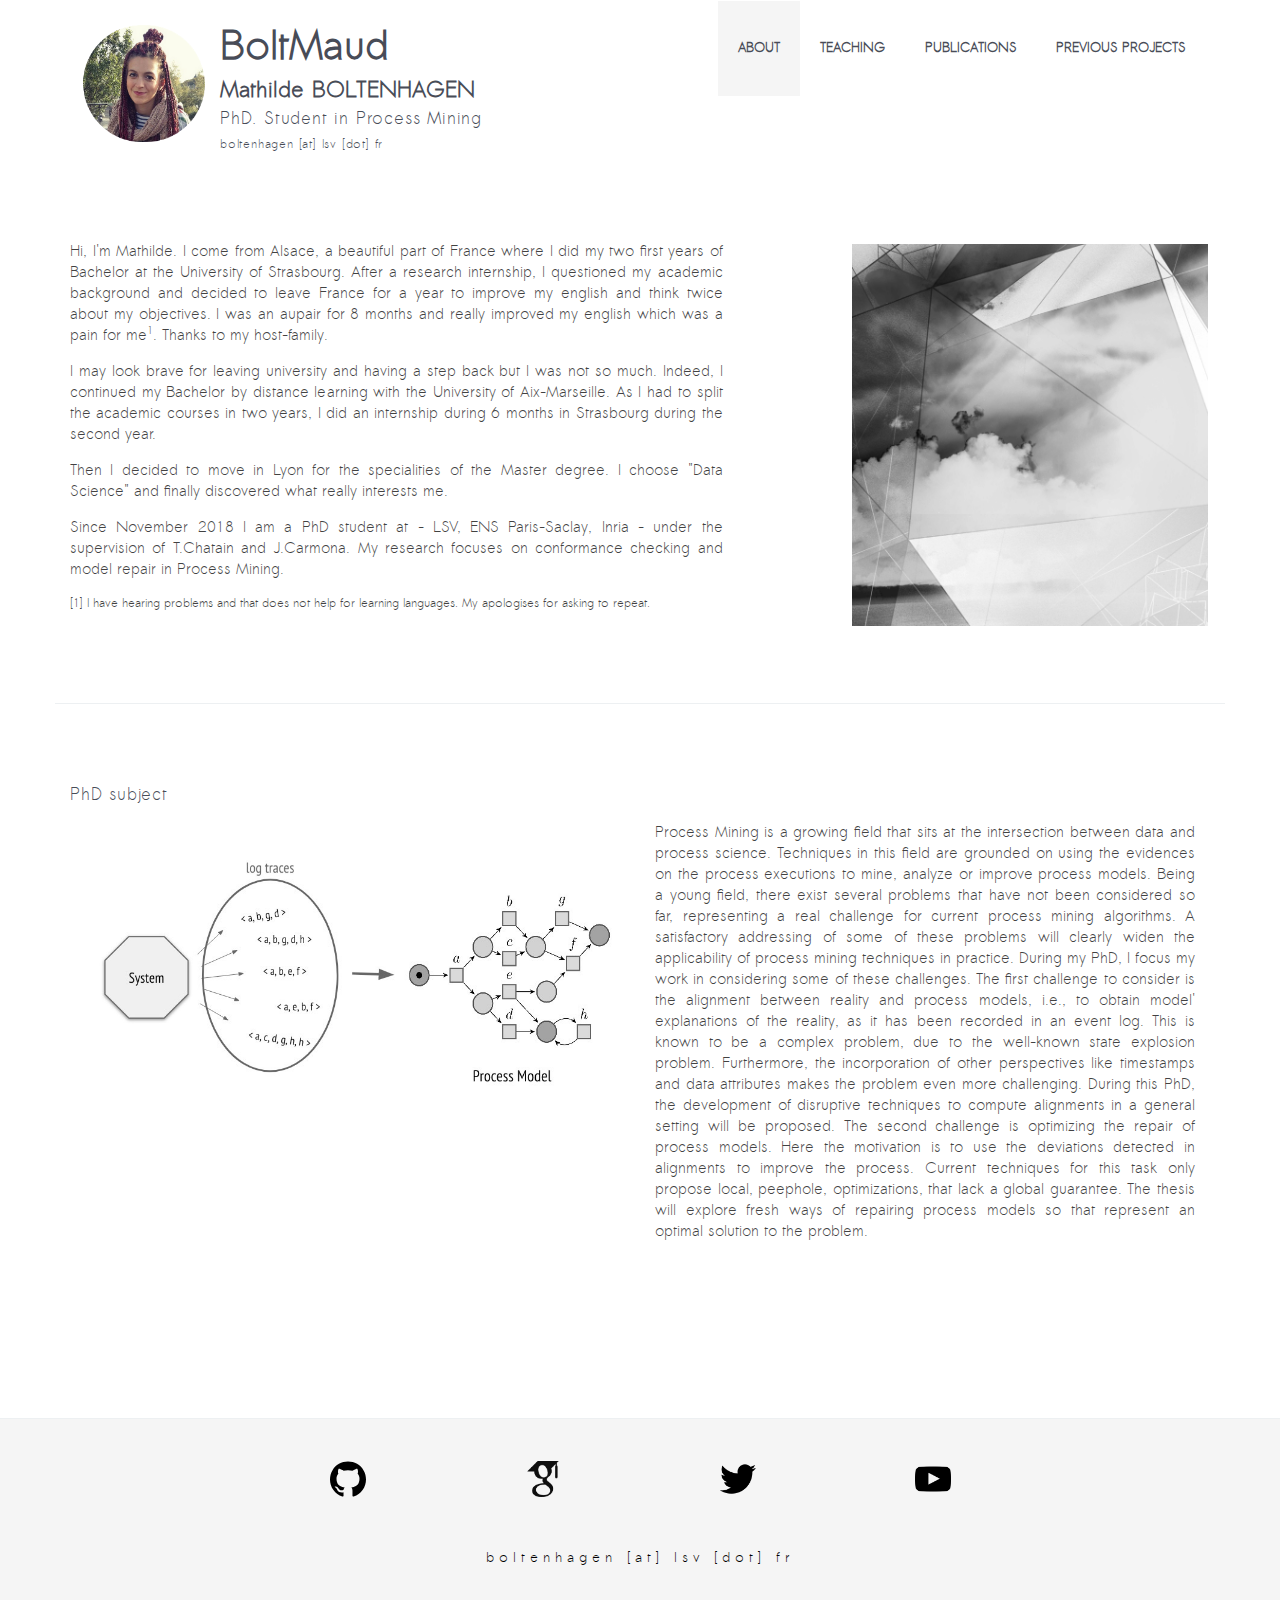
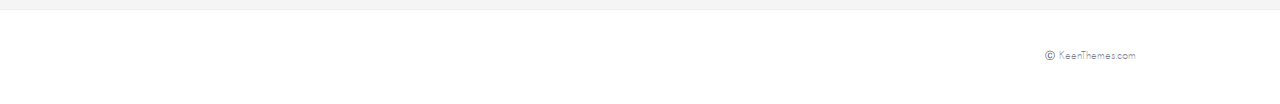
==== commit c4e459ca: "wrong copyright" ====
--- a/index.html
+++ b/index.html
@@ -202,7 +202,7 @@
                 <div class="col-xs-10 text-right">
                 </div>
                 <div class="col-xs-2 text-right" >
-                    <p class="margin-b-0" style="font-size:10px;" >Ⓒ <a style="font-size:10px;" class="center" href="http://www.keenthemes.com/">KeenThemes.com  </a>and Jekyll.</p>
+                    <p class="margin-b-0" style="font-size:10px;" >Ⓒ <a style="font-size:10px;" class="center" href="http://www.keenthemes.com/">KeenThemes.com  </a></p>
                 </div>
             </div>
             <!--// end row -->
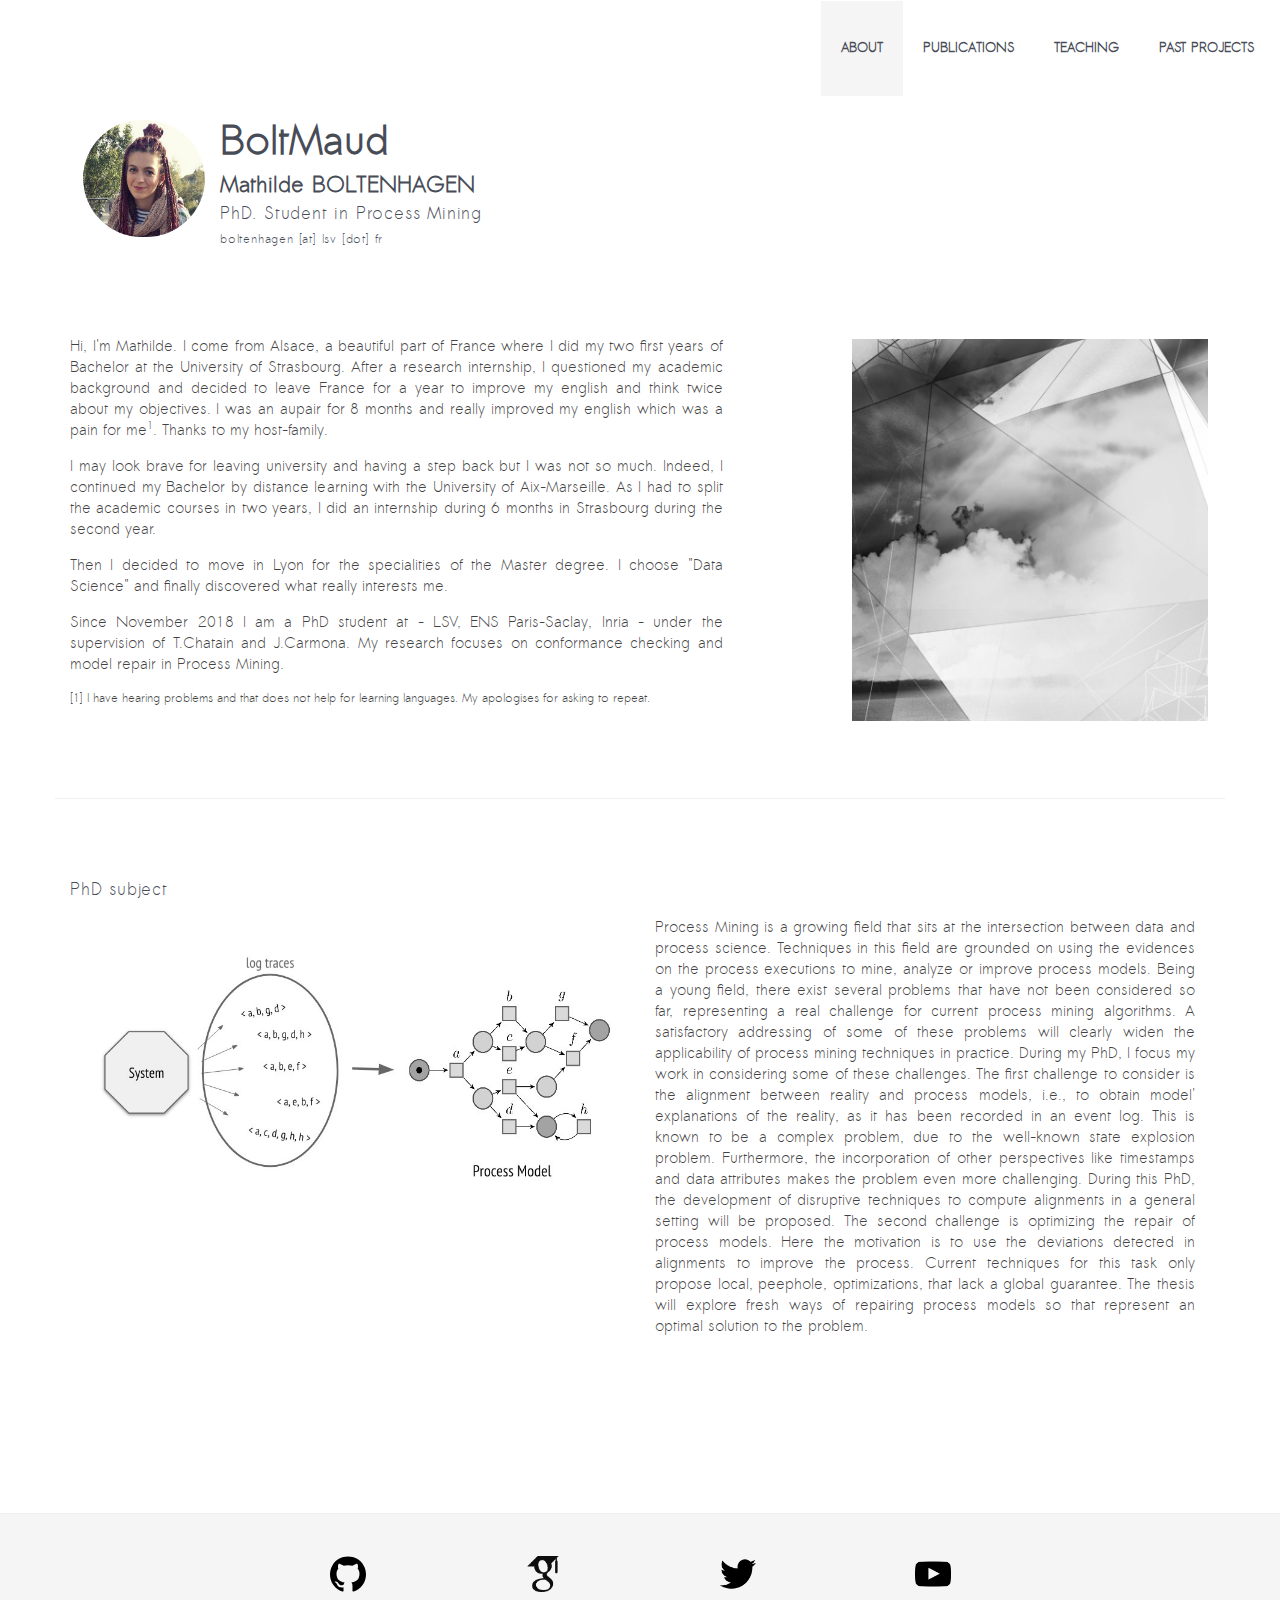
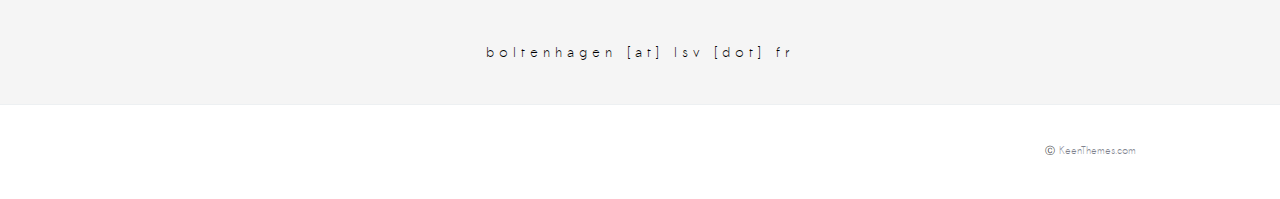
==== commit faf39c01: "correct mistake in template" ====
--- a/index.html
+++ b/index.html
@@ -42,7 +42,6 @@
     <header class="header">
         <!-- Navbar -->
         <nav class="navbar" role="navigation">
-            <div class="container">
                 <!-- Brand and toggle get grouped for better mobile display -->
                 <div class="menu-container">
                     <button type="button" class="navbar-toggle" data-toggle="collapse" data-target=".nav-collapse">
@@ -50,59 +49,57 @@
                         <span class="toggle-icon"></span>
                     </button>
 
-                    <!-- Logo -->
-                    <div class="navbar-logo">
-                        <a class="navbar-logo-wrap" href="index.html">
-                            <img class="navbar-logo-img" src="img/profil.png" alt="BoltMaud Logo">
-
-                        </a>
-                    </div>
-                    <div class="navbar-logo">
-                        <h1 style="padding-bottom:0px;margin-top:20px;margin-bottom:0px">BoltMaud</h1>
-                        <h4 style="margin-bottom:0px;margin-top:0px"> Mathilde BOLTENHAGEN</h4>
-                        <h5 style="margin-bottom:0px;margin-top:0px">PhD. Student in Process Mining <br>
-                            <spam style="font-size:12px">boltenhagen [at] lsv [dot] fr</spam></h5>
-                    </div>
                     <!-- End Logo -->
-                </div>
 
                 <!-- Collect the nav links, forms, and other content for toggling -->
                 <div class="collapse navbar-collapse nav-collapse">
                     <div class="menu-container">
                         <ul class="navbar-nav navbar-nav-right">
                             <!-- Home -->
+                            <li class="nav-item active">
+                                <a class="nav-item-child " style="background: #f5f5f5;" href="index.html">
+                                    About
+                                </a>
+                            </li>
                             <li class="nav-item">
-                                <a class="nav-item-child active" style="background: #f5f5f5;" href="index.html">
-                                    About
+                                <a class="nav-item-child " href="publication.html">
+                                    Publications
                                 </a>
                             </li>
                             <li class="nav-item">
-                                <a class="nav-item-child active" href="teaching.html">
+                                <a class="nav-item-child " href="teaching.html">
                                     Teaching
                                 </a>
                             </li>
+
                             <li class="nav-item">
-                                <a class="nav-item-child active" href="publication.html">
-                                    Publications
-                                </a>
-                            </li>
-                            <li class="nav-item">
-                                <a style=" padding-right:10px" class="nav-item-child active" href="projects.html">
-                                    Previous Projects
-                                </a>
-                            </li>
-<!--
-                            <li class="nav-item">
-                                <a class="nav-item-child active" href="projects.html">
-                                    Teaching
-                                </a>
-                            </li>-->
+                                <a style=" padding-right:10px" class="nav-item-child " href="projects.html">
+                                    Past Projects
+                                </a>
+                            </li>
 
                         </ul>
                     </div>
                 </div>
-                <!-- End Navbar Collapse -->
-            </div>
+
+                    <!-- End Navbar Collapse -->
+
+            <!-- Logo -->
+            <div class="container">
+                <div class="navbar-logo">
+                    <a class="navbar-logo-wrap" href="index.html">
+                        <img class="navbar-logo-img" src="img/profil.png" alt="BoltMaud Logo">
+
+                    </a>
+                </div>
+                <div class="navbar-logo">
+                    <h1 style="padding-bottom:0px;margin-top:20px;margin-bottom:0px">BoltMaud</h1>
+                    <h4 style="margin-bottom:0px;margin-top:0px"> Mathilde BOLTENHAGEN</h4>
+                    <h5 style="margin-bottom:0px;margin-top:0px">PhD. Student in Process Mining <br>
+                        <spam style="font-size:12px">boltenhagen [at] lsv [dot] fr</spam></h5>
+                </div>
+            </div>
+                </div>
         </nav>
         <!-- Navbar -->
     </header>    <!--========== END HEADER ==========-->
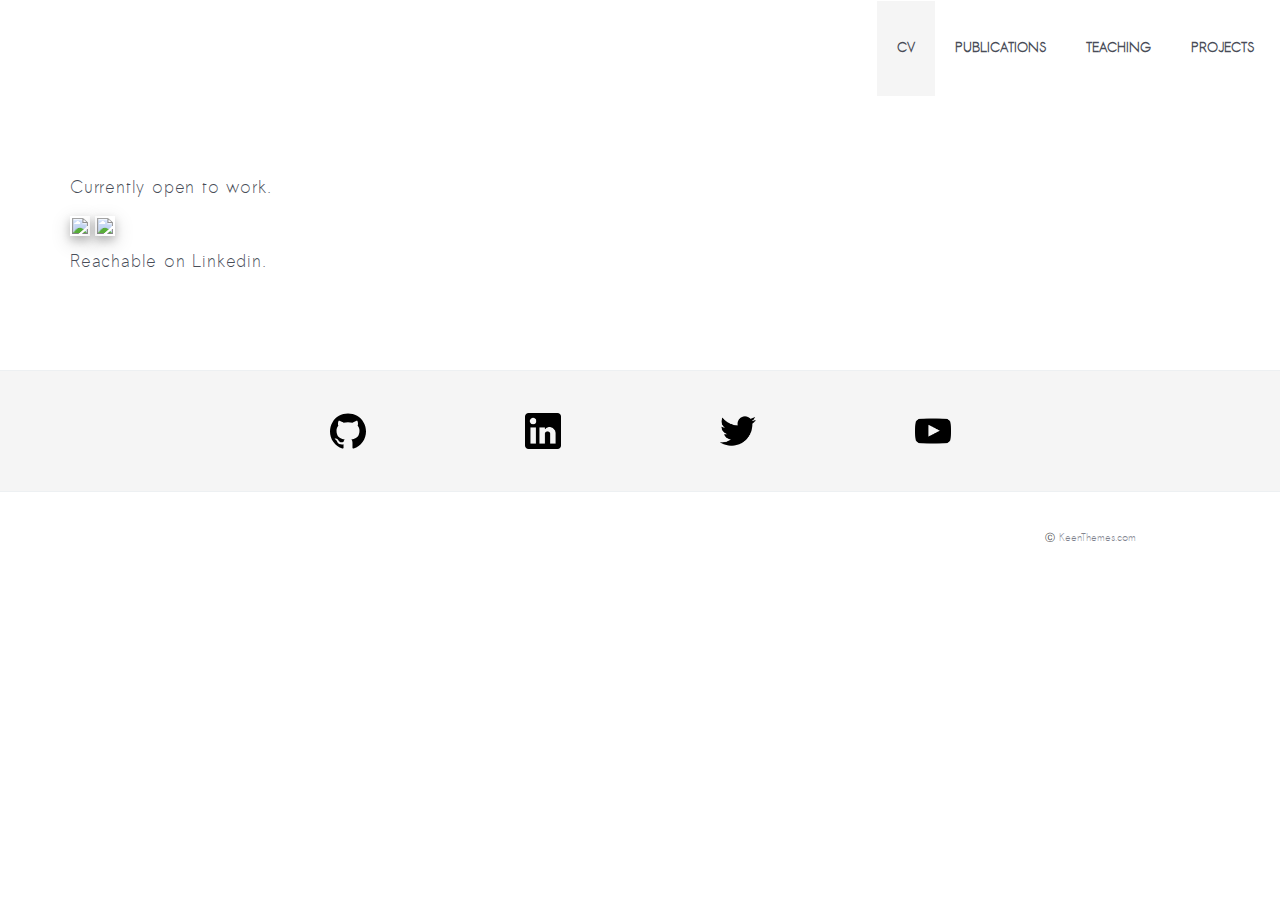
==== commit 40f3e967: "Update index.html" ====
--- a/index.html
+++ b/index.html
@@ -58,7 +58,7 @@
                             <!-- Home -->
                             <li class="nav-item active">
                                 <a class="nav-item-child " style="background: #f5f5f5;" href="index.html">
-                                    About
+                                    CV
                                 </a>
                             </li>
                             <li class="nav-item">
@@ -74,7 +74,7 @@
 
                             <li class="nav-item">
                                 <a style=" padding-right:10px" class="nav-item-child " href="projects.html">
-                                    Past Projects
+                                     Projects
                                 </a>
                             </li>
 
@@ -85,20 +85,6 @@
                     <!-- End Navbar Collapse -->
 
             <!-- Logo -->
-            <div class="container">
-                <div class="navbar-logo">
-                    <a class="navbar-logo-wrap" href="index.html">
-                        <img class="navbar-logo-img" src="img/profil.png" alt="BoltMaud Logo">
-
-                    </a>
-                </div>
-                <div class="navbar-logo">
-                    <h1 style="padding-bottom:0px;margin-top:20px;margin-bottom:0px">BoltMaud</h1>
-                    <h4 style="margin-bottom:0px;margin-top:0px"> Mathilde BOLTENHAGEN</h4>
-                    <h5 style="margin-bottom:0px;margin-top:0px">PhD. Student in Process Mining <br>
-                        <spam style="font-size:12px">boltenhagen [at] lsv [dot] fr</spam></h5>
-                </div>
-            </div>
                 </div>
         </nav>
         <!-- Navbar -->
@@ -108,53 +94,13 @@
         <!-- Work -->
          <!-- About -->
         <div class="content-md container">
+            <h5>Currently open to work.</h5>
 
-            <!--// end row -->
-
-            <div class="row section-seperator  " style="padding-top:10px;padding-bottom:60px;">
-                <div class="col-sm-7 sm-margin-b-50">
-                    <div class="margin-b-30">
-                        <p>Hi, I'm Mathilde. I come from Alsace, a beautiful part of France where I did my two first years of Bachelor at the University of Strasbourg.
-                        After a research internship, I questioned my academic background and decided to leave France for a year to improve my english and think twice
-                        about my objectives. I was an aupair for 8 months and really improved my english which was a pain for me<sup>1</sup>. Thanks to my host-family. </p>
-                        <p>I may look brave for leaving university and having a step back but I was not so much. Indeed, I continued my Bachelor by distance learning with
-                        the University of Aix-Marseille. As I had to split the academic courses in two years, I did an internship during 6 months in Strasbourg during the second year.</p>
-                        <p>Then I decided to move in Lyon for the specialities of the Master degree. I choose "Data Science" and finally discovered what really interests me. </p>
-                        <p>Since November 2018 I am a PhD student at - LSV, ENS Paris-Saclay, Inria - under the supervision of T.Chatain and J.Carmona. My research focuses on conformance checking and model repair in Process Mining. </p>
-
-                        <p style="font-size:12px;">[1] I have hearing problems and that does not help for learning languages. My apologises for asking to repeat. </p>
-                    </div>
-            </div>
-                <div class="col-sm-4 col-sm-offset-1">
-                    <img class="img-responsive" src="img/image1.jpeg" alt="image de décoration">
-                </div>
-            </div>
-            <!--// end row -->
-
-            <div class="row content-md container">
-                <div class="center" >
-                    <h5>PhD subject</h5>
-                    <div class="col-sm-6" style="padding-top:35px;padding-bottom:35px;" >
-                        <img class="img-responsive center" src="img/process_mining.jpeg" alt="image">
-                    </div>
-                    <div class="col-sm-6">
-                    <p>Process Mining is a growing field that sits at the intersection between
-                        data and process science. Techniques in this field are grounded on using the
-                        evidences on the process executions to mine, analyze or improve process models.
-                        Being a young field, there exist several problems that have not been considered so far,
-                        representing a real challenge for current process mining algorithms. A satisfactory addressing of some
-                        of these problems will clearly widen the applicability of process mining techniques in practice. During my PhD,
-                        I focus my work in considering some of these challenges. The first challenge to consider is the alignment between
-                        reality and process models, i.e., to obtain model' explanations of the reality, as it has been recorded in an event log.
-                        This is known to be a complex problem, due to the well-known state explosion problem. Furthermore, the incorporation of
-                        other perspectives like timestamps and data attributes makes the problem even more challenging. During this PhD, the development
-                        of disruptive techniques to compute alignments in a general setting will be proposed. The second challenge is optimizing the repair
-                        of process models. Here the motivation is to use the deviations detected in alignments to improve the process. Current techniques
-                        for this task only propose local, peephole, optimizations, that lack a global guarantee.
-                        The thesis will explore fresh ways of repairing process models so that represent an optimal solution to the problem.</p> </div>
-                </div>
-            </div>
-            </div>
+            <img src="img/cur1.png" style="box-shadow: 0 4px 8px 0 rgba(0, 0, 0, 0.2), 0 6px 20px 0 rgba(0, 0, 0, 0.19);">
+            <img src="img/cur2.png" style="box-shadow: 0 4px 8px 0 rgba(0, 0, 0, 0.2), 0 6px 20px 0 rgba(0, 0, 0, 0.19);">
+            <h1></h1>
+            <h5>Reachable on Linkedin.</h5>
+        </div>
 
         <!--========== FOOTER ==========-->
     <footer class="footer bg-f5" >
@@ -170,7 +116,7 @@
                     <a href="https://github.com/BoltMaud"><img class="icone-link" src="img/github.svg"></a>
                 </div>
                 <div class="col-xs-2 text-center">
-                    <a href="https://scholar.google.com/citations?user=I-j9G9oAAAAJ&hl=fr"> <img style=" filter: grayscale(1000%) saturate(300%) contrast(600%);" class="icone-link" src="img/scholar.png">
+                    <a href="https://www.linkedin.com/in/mathilde-boltenhagen/"> <img style=" filter: grayscale(1000%) saturate(300%) contrast(600%);" class="icone-link" src="img/linkedin.png">
                     </a>
                 </div>
                 <div class="col-xs-2 text-center">
@@ -182,9 +128,6 @@
                 </div>
                 <div class="col-xs-2 text-center">
                 </div>
-            </div>
-            <div class="row foot-center">
-                boltenhagen [at] lsv [dot] fr
             </div>
 
             <!--// end row -->
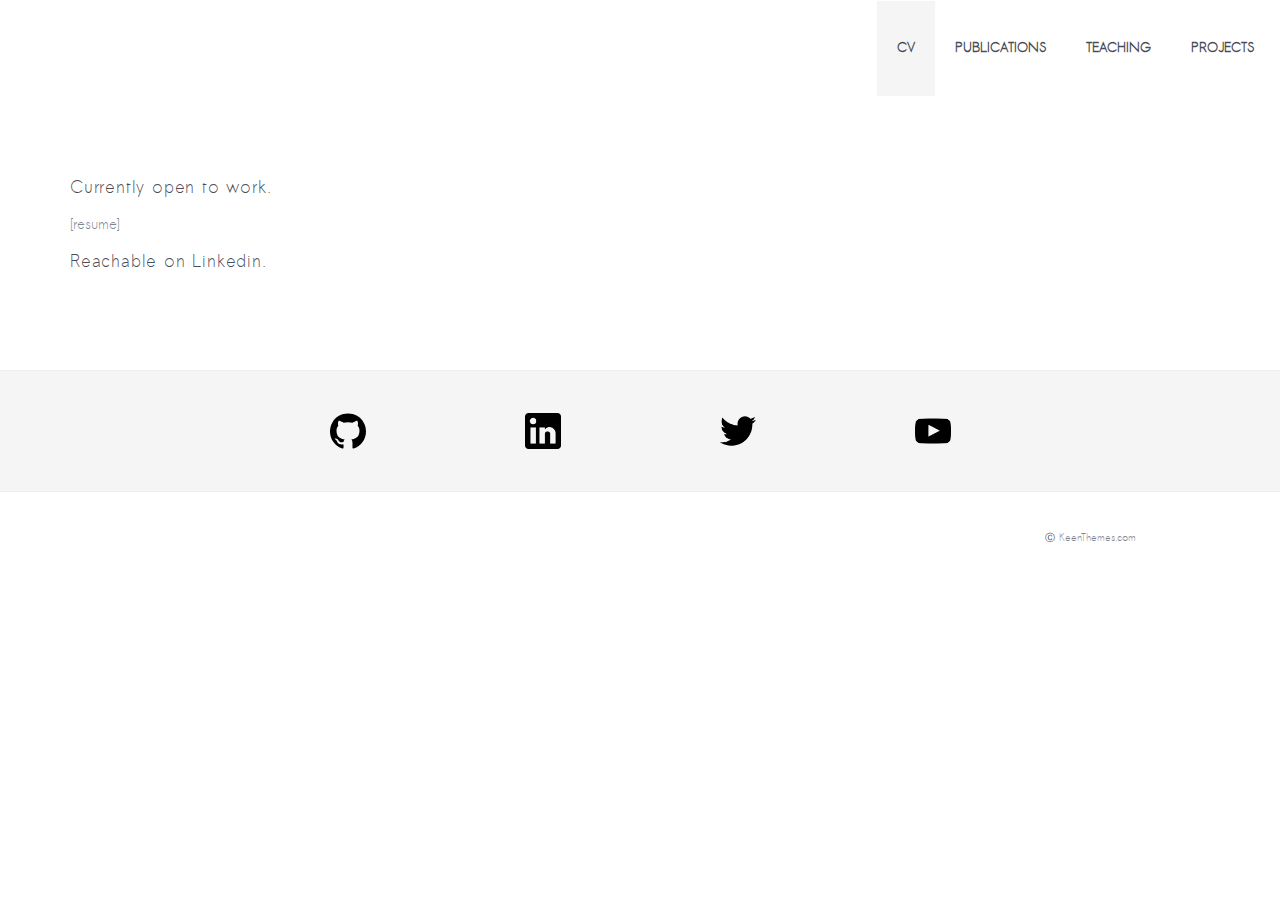
==== commit b9e04a08: "Update index.html" ====
--- a/index.html
+++ b/index.html
@@ -96,8 +96,7 @@
         <div class="content-md container">
             <h5>Currently open to work.</h5>
 
-            <img src="img/cur1.png" style="box-shadow: 0 4px 8px 0 rgba(0, 0, 0, 0.2), 0 6px 20px 0 rgba(0, 0, 0, 0.19);">
-            <img src="img/cur2.png" style="box-shadow: 0 4px 8px 0 rgba(0, 0, 0, 0.2), 0 6px 20px 0 rgba(0, 0, 0, 0.19);">
+            <a href="Mathilde_BOLTENHAGEN_CV.pdf">[resume]</a>
             <h1></h1>
             <h5>Reachable on Linkedin.</h5>
         </div>
